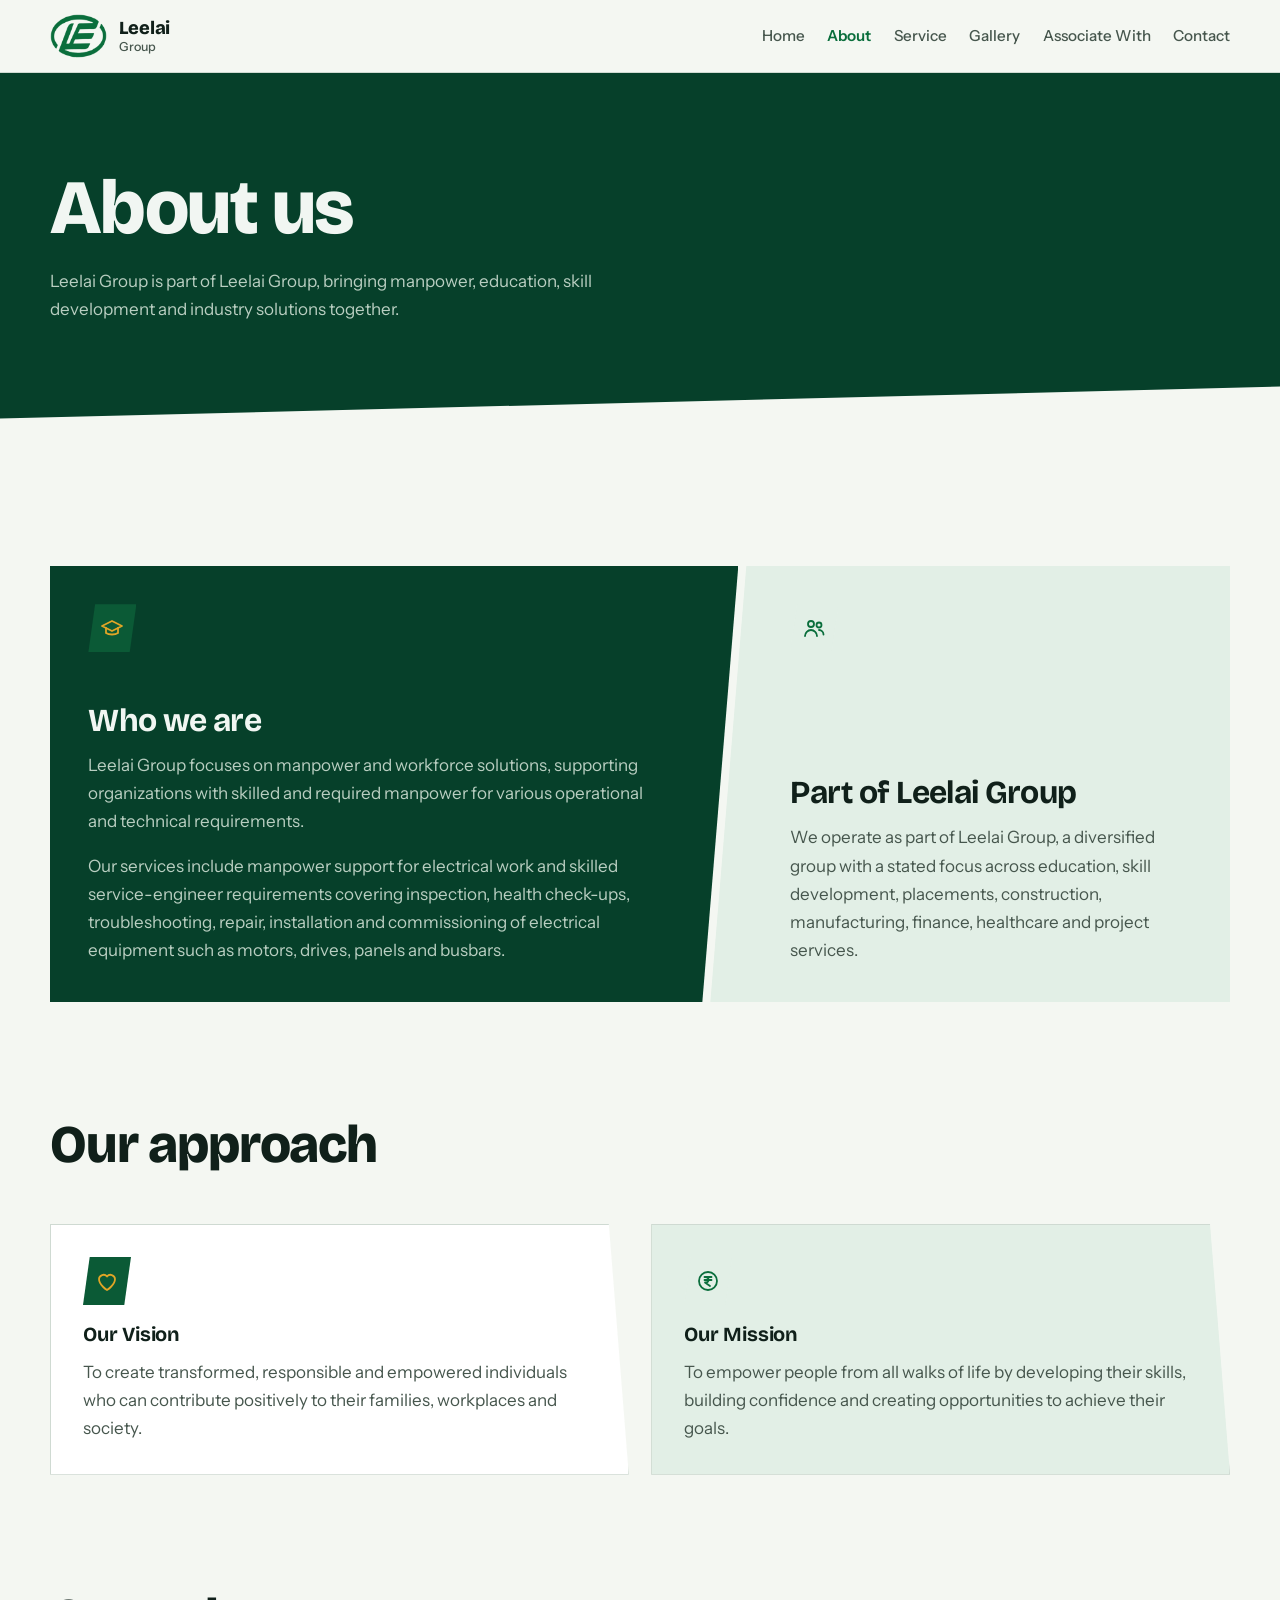
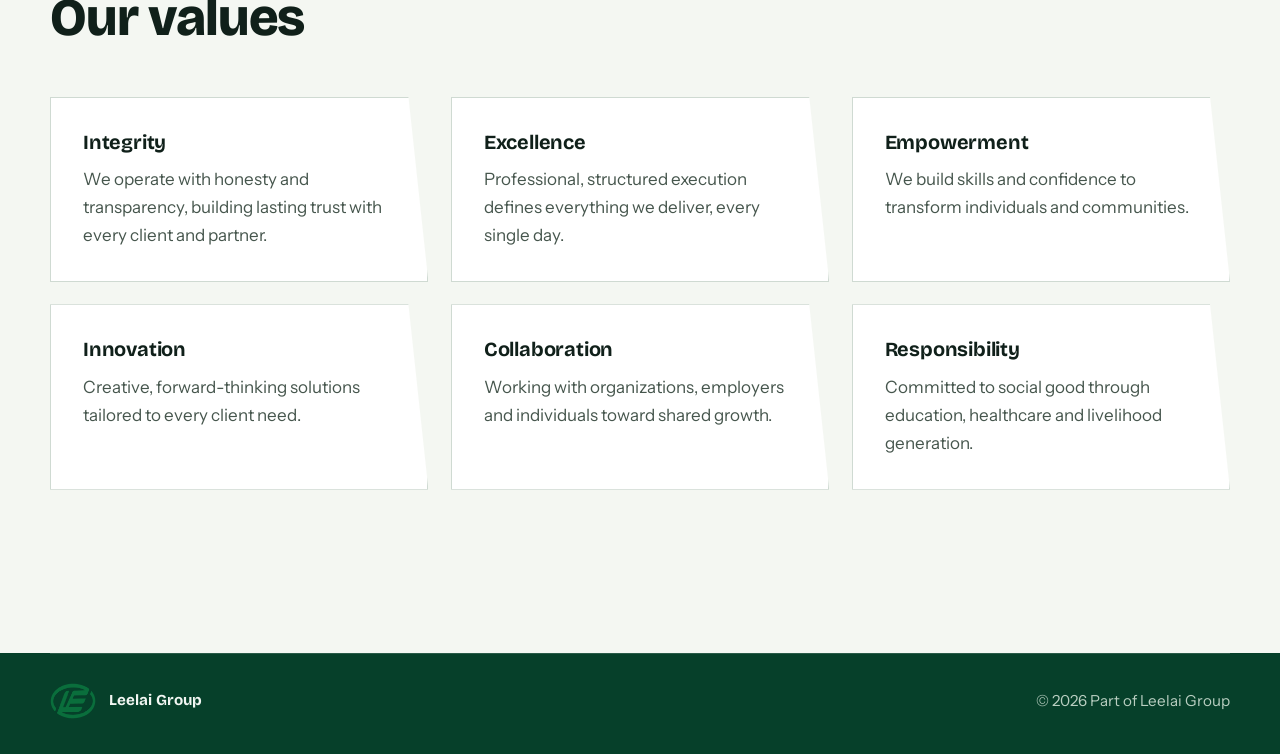
==== about.html @ cf3a0b21 "first commit" ====
﻿<!DOCTYPE html>
<html lang="en">
<head>
<meta charset="utf-8">
<meta name="viewport" content="width=device-width, initial-scale=1">
<title>About | Leelai Group | Leelai Group</title>
<meta name="description" content="About Leelai Group - our story, vision, mission, values and the team behind Leelai, part of Leelai Group.">
<link rel="preconnect" href="https://fonts.googleapis.com">
<link rel="preconnect" href="https://fonts.gstatic.com" crossorigin>
<link href="https://fonts.googleapis.com/css2?family=Bricolage+Grotesque:opsz,wght@12..96,500;12..96,700;12..96,800&family=Instrument+Sans:wght@400;500;600&display=swap" rel="stylesheet">
<link rel="stylesheet" href="css/style.css">
</head>
<body>

<header class="nav">
  <div class="wrap nav-in">
    <a class="brand" href="index.html" aria-label="Leelai Group, home">
      <img src="assets/images/logo-transparent.png" alt="Leelai logo">
      <span class="brand-name">Leelai<small>Group</small></span>
    </a>
    <button class="menu-btn" id="menuBtn" aria-expanded="false" aria-controls="navLinks">Menu</button>
    <nav class="nav-links" id="navLinks" aria-label="Main">
      <a href="index.html">Home</a>
      <a href="about.html" class="active">About</a>
      <a href="service.html">Service</a>
      <a href="gallery.html">Gallery</a>
      <a href="associate.html">Associate With</a>
      <a href="contact.html">Contact</a>
    </nav>
  </div>
</header>

<main>

  <section class="page-banner">
    <div class="wrap">
      <h1 class="h1">About us</h1>
      <p class="lead">Leelai Group is part of Leelai Group, bringing manpower, education, skill development and industry solutions together.</p>
    </div>
  </section>

  <section class="section">
    <div class="wrap">
      <div class="feature-row">
        <article class="feature feature-a">
          <span class="icon icon-band"><svg viewBox="0 0 24 24" aria-hidden="true"><path d="M22 10 12 5 2 10l10 5 10-5z"/><path d="M6 12v5c3 2 9 2 12 0v-5"/></svg></span>
          <div>
            <h2 class="h3">Who we are</h2>
            <p>Leelai Group focuses on manpower and workforce solutions, supporting organizations with skilled and required manpower for various operational and technical requirements.</p>
            <p style="margin-top:1rem;">Our services include manpower support for electrical work and skilled service-engineer requirements covering inspection, health check-ups, troubleshooting, repair, installation and commissioning of electrical equipment such as motors, drives, panels and busbars.</p>
          </div>
        </article>
        <article class="feature feature-b">
          <span class="icon"><svg viewBox="0 0 24 24" aria-hidden="true"><circle cx="9" cy="8" r="3"/><path d="M3 20c0-3.3 2.7-6 6-6s6 2.7 6 6"/><circle cx="17" cy="9" r="2.5"/><path d="M17 14c2.5 0 4.5 2 4.5 4.5"/></svg></span>
          <div>
            <h2 class="h3">Part of Leelai Group</h2>
            <p>We operate as part of Leelai Group, a diversified group with a stated focus across education, skill development, placements, construction, manufacturing, finance, healthcare and project services.</p>
          </div>
        </article>
      </div>
    </div>
  </section>

  <section class="section" style="padding-top:0;">
    <div class="wrap">
      <h2 class="h2">Our approach</h2>
      <div class="grid grid-2">
        <div class="card">
          <span class="icon icon-band"><svg viewBox="0 0 24 24" aria-hidden="true"><path d="M12 21s-8-5-8-11a4.5 4.5 0 0 1 8-2.5A4.5 4.5 0 0 1 20 10c0 6-8 11-8 11z"/></svg></span>
          <h3 class="h3">Our Vision</h3>
          <p>To create transformed, responsible and empowered individuals who can contribute positively to their families, workplaces and society.</p>
        </div>
        <div class="card card-soft">
          <span class="icon"><svg viewBox="0 0 24 24" aria-hidden="true"><circle cx="12" cy="12" r="9"/><path d="M8.5 8h7M8.5 11h7M9.5 8c4 0 4 5.5 0 5.5H9l5 3.5"/></svg></span>
          <h3 class="h3">Our Mission</h3>
          <p>To empower people from all walks of life by developing their skills, building confidence and creating opportunities to achieve their goals.</p>
        </div>
      </div>
    </div>
  </section>

  <section class="section" style="padding-top:0;">
    <div class="wrap">
      <h2 class="h2">Our values</h2>
      <div class="grid grid-3">
        <div class="card"><h3 class="h3">Integrity</h3><p>We operate with honesty and transparency, building lasting trust with every client and partner.</p></div>
        <div class="card"><h3 class="h3">Excellence</h3><p>Professional, structured execution defines everything we deliver, every single day.</p></div>
        <div class="card"><h3 class="h3">Empowerment</h3><p>We build skills and confidence to transform individuals and communities.</p></div>
        <div class="card"><h3 class="h3">Innovation</h3><p>Creative, forward-thinking solutions tailored to every client need.</p></div>
        <div class="card"><h3 class="h3">Collaboration</h3><p>Working with organizations, employers and individuals toward shared growth.</p></div>
        <div class="card"><h3 class="h3">Responsibility</h3><p>Committed to social good through education, healthcare and livelihood generation.</p></div>
      </div>
    </div>
  </section>

</main>

<footer class="footer">
  <div class="wrap">
    <span class="foot-brand"><img src="assets/images/logo-transparent.png" alt="">Leelai Group</span>
    <span>&copy; <span id="year">2026</span> Part of Leelai Group</span>
  </div>
</footer>

<script src="js/main.js"></script>
</body>
</html>
---- css/style.css ----
﻿:root{
  --bg:#F4F7F2;
  --surface:#FFFFFF;
  --tint:#E2EFE6;
  --ink:#10201A;
  --muted:#46564D;
  --line:#CFDAD2;
  --brand:#0A6E3C;
  --band:#06402A;
  --band-2:#0B5A36;
  --on-band:#F1F6F2;
  --on-band-muted:#B9CEC1;
  --ring:#16884F;
  --amber:#E0A526;
  --amber-ink:#10201A;
  --show-color:block;
  --show-white:none;
  --display:"Bricolage Grotesque","Arial Narrow",Arial,sans-serif;
  --text:"Instrument Sans","Segoe UI",Arial,sans-serif;
}
@media (prefers-color-scheme: dark){
  :root:not([data-theme="light"]){
    --bg:#0B1510;
    --surface:#112019;
    --tint:#14281E;
    --ink:#E8F0EA;
    --muted:#A5B7AC;
    --line:#25382D;
    --brand:#45C382;
    --band:#06301F;
    --band-2:#0A4A2C;
    --ring:#1B9B5B;
    --show-color:none;
    --show-white:block;
  }
}
:root[data-theme="dark"]{
  --bg:#0B1510;
  --surface:#112019;
  --tint:#14281E;
  --ink:#E8F0EA;
  --muted:#A5B7AC;
  --line:#25382D;
  --brand:#45C382;
  --band:#06301F;
  --band-2:#0A4A2C;
  --ring:#1B9B5B;
  --show-color:none;
  --show-white:block;
}

*,*::before,*::after{box-sizing:border-box}
html{scroll-behavior:smooth;-webkit-text-size-adjust:100%}
body{margin:0;background:var(--bg);color:var(--ink);font-family:var(--text);font-size:1.0625rem;line-height:1.65;-webkit-font-smoothing:antialiased}
img{max-width:100%;display:block}
a{color:inherit}
ul{list-style:none;margin:0;padding:0}
h1,h2,h3,p{margin:0}
:focus-visible{outline:3px solid var(--amber);outline-offset:3px;border-radius:2px}

.wrap{width:min(1180px,100% - 2.5rem);margin-inline:auto}
.section{padding:clamp(4rem,9vw,7.5rem) 0;scroll-margin-top:72px}

.h1,.h2,.h3{font-family:var(--display);letter-spacing:-0.02em;color:inherit}
.h1{font-size:clamp(2.6rem,6vw,4.9rem);line-height:1.02;font-weight:800}
.h2{font-size:clamp(2rem,4.2vw,3.3rem);line-height:1.05;font-weight:800;margin-bottom:clamp(2rem,4vw,3.25rem)}
.h3{font-size:1.25rem;line-height:1.2;font-weight:700;letter-spacing:-0.01em}

/* Buttons */
.btn{display:inline-block;font-family:var(--text);font-weight:600;font-size:1rem;text-decoration:none;padding:.9rem 1.6rem;border:2px solid transparent;clip-path:polygon(8px 0,100% 0,calc(100% - 8px) 100%,0 100%);transition:background-color .18s,color .18s;cursor:pointer}
.btn-amber{background:var(--amber);color:var(--amber-ink)}
.btn-amber:hover{background:#F0B93C}
.btn-line{background:transparent;color:var(--on-band);border-color:var(--on-band-muted);clip-path:none}
.btn-line:hover{background:rgba(255,255,255,.1)}
.btn-solid{background:var(--brand);color:var(--on-band)}
.btn-solid:hover{background:var(--band-2);color:var(--on-band)}

/* Nav */
.nav{position:sticky;top:0;z-index:20;background:var(--bg);border-bottom:1px solid var(--line)}
.nav-in{display:flex;align-items:center;justify-content:space-between;height:72px;gap:1.5rem}
.brand{display:flex;align-items:center;gap:.8rem;text-decoration:none}
.brand img{height:44px;width:auto}
.brand-name{font-family:var(--display);font-weight:800;font-size:1.15rem;line-height:1.05;letter-spacing:-0.01em}
.brand-name small{display:block;font-family:var(--text);font-weight:500;font-size:.78rem;color:var(--muted);letter-spacing:0;margin-top:2px}
.nav-links{display:flex;align-items:center;gap:1.4rem}
.nav-links a{text-decoration:none;font-weight:500;font-size:.95rem;color:var(--muted)}
.nav-links a:hover{color:var(--brand)}
.nav-links a.active{color:var(--brand);font-weight:600}
.nav-links .btn{color:var(--on-band);background:var(--band);padding:.6rem 1.2rem;font-size:.95rem}
.nav-links .btn:hover{background:var(--band-2);color:var(--on-band)}
.menu-btn{display:none;background:none;border:2px solid var(--line);color:var(--ink);font:inherit;font-weight:600;padding:.45rem .9rem;cursor:pointer}

/* Page banner */
.page-banner{background:var(--band);color:var(--on-band);padding:clamp(3.5rem,8vw,6rem) 0;clip-path:polygon(0 0,100% 0,100% calc(100% - 32px),0 100%);margin-bottom:2rem}
.page-banner .lead{max-width:40rem;margin-top:1.2rem;color:var(--on-band-muted)}

/* Cards / grids */
.grid{display:grid;gap:1.4rem}
.grid-2{grid-template-columns:1fr 1fr}
.grid-3{grid-template-columns:repeat(3,1fr)}
.card{background:var(--surface);border:1px solid var(--line);padding:2rem;clip-path:polygon(0 0,calc(100% - 20px) 0,100% 100%,0 100%);transition:transform .2s,border-color .2s}
.card:hover{transform:translateY(-4px);border-color:var(--brand)}
.card h3{margin-bottom:.7rem}
.card p{color:var(--muted);margin-top:.4rem}
.card-soft{background:var(--tint)}
.num-badge{display:inline-block;font-family:var(--display);font-weight:800;font-size:1rem;color:var(--amber);background:var(--band);padding:.35rem .7rem;clip-path:polygon(8px 0,100% 0,calc(100% - 8px) 100%,0 100%);margin-bottom:1rem}

/* Map */
.map-card{background:var(--surface);border:1px solid var(--line);border-radius:16px;overflow:hidden;box-shadow:0 14px 40px rgba(6,64,42,.08)}
.map-bar{display:flex;flex-wrap:wrap;align-items:center;justify-content:space-between;gap:1rem;padding:1.1rem 1.4rem;border-bottom:1px solid var(--line);background:var(--tint)}
.map-bar .map-title{display:flex;align-items:center;gap:.7rem;font-family:var(--display);font-weight:700;font-size:1.05rem;color:var(--ink)}
.map-bar .map-title svg{width:22px;height:22px;flex:none;fill:none;stroke:var(--brand);stroke-width:2;stroke-linecap:round;stroke-linejoin:round}
.map-bar address{font-style:normal;font-size:.92rem;color:var(--muted)}
.map-frame{position:relative;width:100%;height:clamp(300px,46vw,460px)}
.map-frame iframe{position:absolute;inset:0;width:100%;height:100%;border:0}
.map-cta{padding:1rem 1.4rem;display:flex;flex-wrap:wrap;align-items:center;gap:.9rem}
.map-cta p{color:var(--muted);font-size:.95rem;flex:1;min-width:200px}

/* Icon */
.icon{width:48px;height:48px;display:grid;place-items:center;clip-path:polygon(14% 0,100% 0,86% 100%,0 100%);background:var(--tint);color:var(--brand);flex:none;margin-bottom:1.1rem}
.icon svg{width:24px;height:24px;fill:none;stroke:currentColor;stroke-width:1.8;stroke-linecap:round;stroke-linejoin:round}
.icon-band{background:var(--band-2);color:var(--amber)}

/* Feature (dark/light split) */
.feature-row{display:grid;grid-template-columns:7fr 5fr}
.feature{min-height:280px;padding:2.4rem;display:flex;flex-direction:column;justify-content:space-between;gap:2rem}
.feature .h3{font-size:clamp(1.5rem,2.6vw,2rem);margin-bottom:.7rem;letter-spacing:-0.02em}
.feature-a{background:var(--band);color:var(--on-band);padding-right:4.2rem;clip-path:polygon(0 0,100% 0,calc(100% - 36px) 100%,0 100%)}
.feature-a p{color:var(--on-band-muted)}
.feature-b{background:var(--tint);margin-left:-28px;padding-left:5rem;clip-path:polygon(36px 0,100% 0,100% 100%,0 100%)}
.feature-b p{color:var(--muted)}

/* Form */
.form-grid{display:grid;gap:1.4rem}
.form-row{display:grid;grid-template-columns:1fr 1fr;gap:1.4rem}
.field label{display:flex;align-items:center;gap:.45rem;font-size:.86rem;font-weight:600;letter-spacing:.2px;margin-bottom:.5rem;color:var(--ink)}
.field label svg{width:16px;height:16px;fill:none;stroke:var(--brand);stroke-width:2;stroke-linecap:round;stroke-linejoin:round;flex:none}
.field .req{color:var(--amber);font-weight:700}
.field input,.field textarea,.field select{width:100%;padding:.9rem 1.05rem;border:2px solid var(--line);background:var(--bg);color:var(--ink);font:inherit;font-size:.98rem;border-radius:10px;transition:border-color .18s,box-shadow .18s,background .18s}
.field input::placeholder,.field textarea::placeholder{color:var(--muted);opacity:.7}
.field input:hover,.field textarea:hover,.field select:hover{border-color:#b9c6bc}
.field input:focus,.field textarea:focus,.field select:focus{outline:none;border-color:var(--brand);background:var(--surface);box-shadow:0 0 0 4px rgba(10,110,60,.12)}
.field textarea{resize:vertical;min-height:130px;line-height:1.5}
.form-card{background:var(--surface);border:1px solid var(--line);border-radius:14px;padding:clamp(1.6rem,4vw,2.4rem);box-shadow:0 12px 34px rgba(6,64,42,.06)}
.form-card-head{display:flex;align-items:center;gap:.9rem;margin-bottom:1.4rem;padding-bottom:1.2rem;border-bottom:1px solid var(--line)}
.form-card-head .icon{width:44px;height:44px;margin-bottom:0}
.form-card-head h3{margin:0}
.form-card-head p{color:var(--muted);font-size:.9rem;margin-top:.15rem}
.btn-block{width:100%}
.btn-grad{background:linear-gradient(135deg,var(--brand),var(--band-2));color:var(--on-band)}
.btn-grad:hover{background:linear-gradient(135deg,var(--band-2),var(--brand));color:var(--on-band)}

/* Contact info */
.contact-line{margin-bottom:.9rem}
.contact-line a{border-bottom:1px solid transparent}
.contact-line a:hover{border-color:var(--amber);color:var(--amber)}

/* Gallery */
.gallery{display:grid;grid-template-columns:repeat(3,1fr);gap:1.4rem}
.gallery-item{background:var(--surface);border:1px solid var(--line);overflow:hidden;transition:transform .2s}
.gallery-item:hover{transform:translateY(-4px)}
.gallery-thumb{aspect-ratio:4/3;background:var(--tint);display:grid;place-items:center;color:var(--muted)}
.gallery-item figcaption{padding:1rem;font-size:.9rem;color:var(--muted)}

/* Table */
.table-wrap{overflow-x:auto;background:var(--surface);border:1px solid var(--line)}
table{width:100%;border-collapse:collapse}
thead{background:var(--band);color:var(--on-band)}
th,td{padding:.95rem 1.1rem;text-align:left;border-bottom:1px solid var(--line);font-size:.95rem}
tbody tr:hover{background:var(--tint)}
td a{color:var(--brand);font-weight:600}

/* Footer */
.footer{background:var(--band);color:var(--on-band-muted);padding:0 0 2.2rem;font-size:.95rem;margin-top:3rem}
.footer .wrap{display:flex;flex-wrap:wrap;align-items:center;justify-content:space-between;gap:1rem;border-top:1px solid rgba(255,255,255,.14);padding-top:1.8rem}
.footer .foot-brand{display:flex;align-items:center;gap:.8rem;color:var(--on-band);font-family:var(--display);font-weight:700}
.footer .foot-brand img{height:36px;width:auto;display:block}

@media (max-width:980px){
  .grid-3,.why-grid{grid-template-columns:1fr 1fr}
  .gallery{grid-template-columns:1fr 1fr}
  .feature-row{grid-template-columns:1fr}
}
@media (max-width:820px){
  .menu-btn{display:block}
  .nav-links{display:none;position:absolute;top:72px;left:0;right:0;background:var(--bg);border-bottom:1px solid var(--line);flex-direction:column;align-items:flex-start;padding:1.2rem 1.25rem 1.5rem;gap:1.1rem}
  .nav-links.open{display:flex}
  .feature{min-height:0}
  .feature-a,.feature-b{clip-path:none;margin-left:0;padding:2rem}
  .brand-name small{display:none}
  .grid-2,.grid-3,.gallery{grid-template-columns:1fr}
  .form-row{grid-template-columns:1fr}
}
@media (max-width:640px){
  .page-banner{clip-path:polygon(0 0,100% 0,100% calc(100% - 22px),0 100%)}
}
@media (prefers-reduced-motion:reduce){
  html{scroll-behavior:auto}
  *{transition:none !important}
}
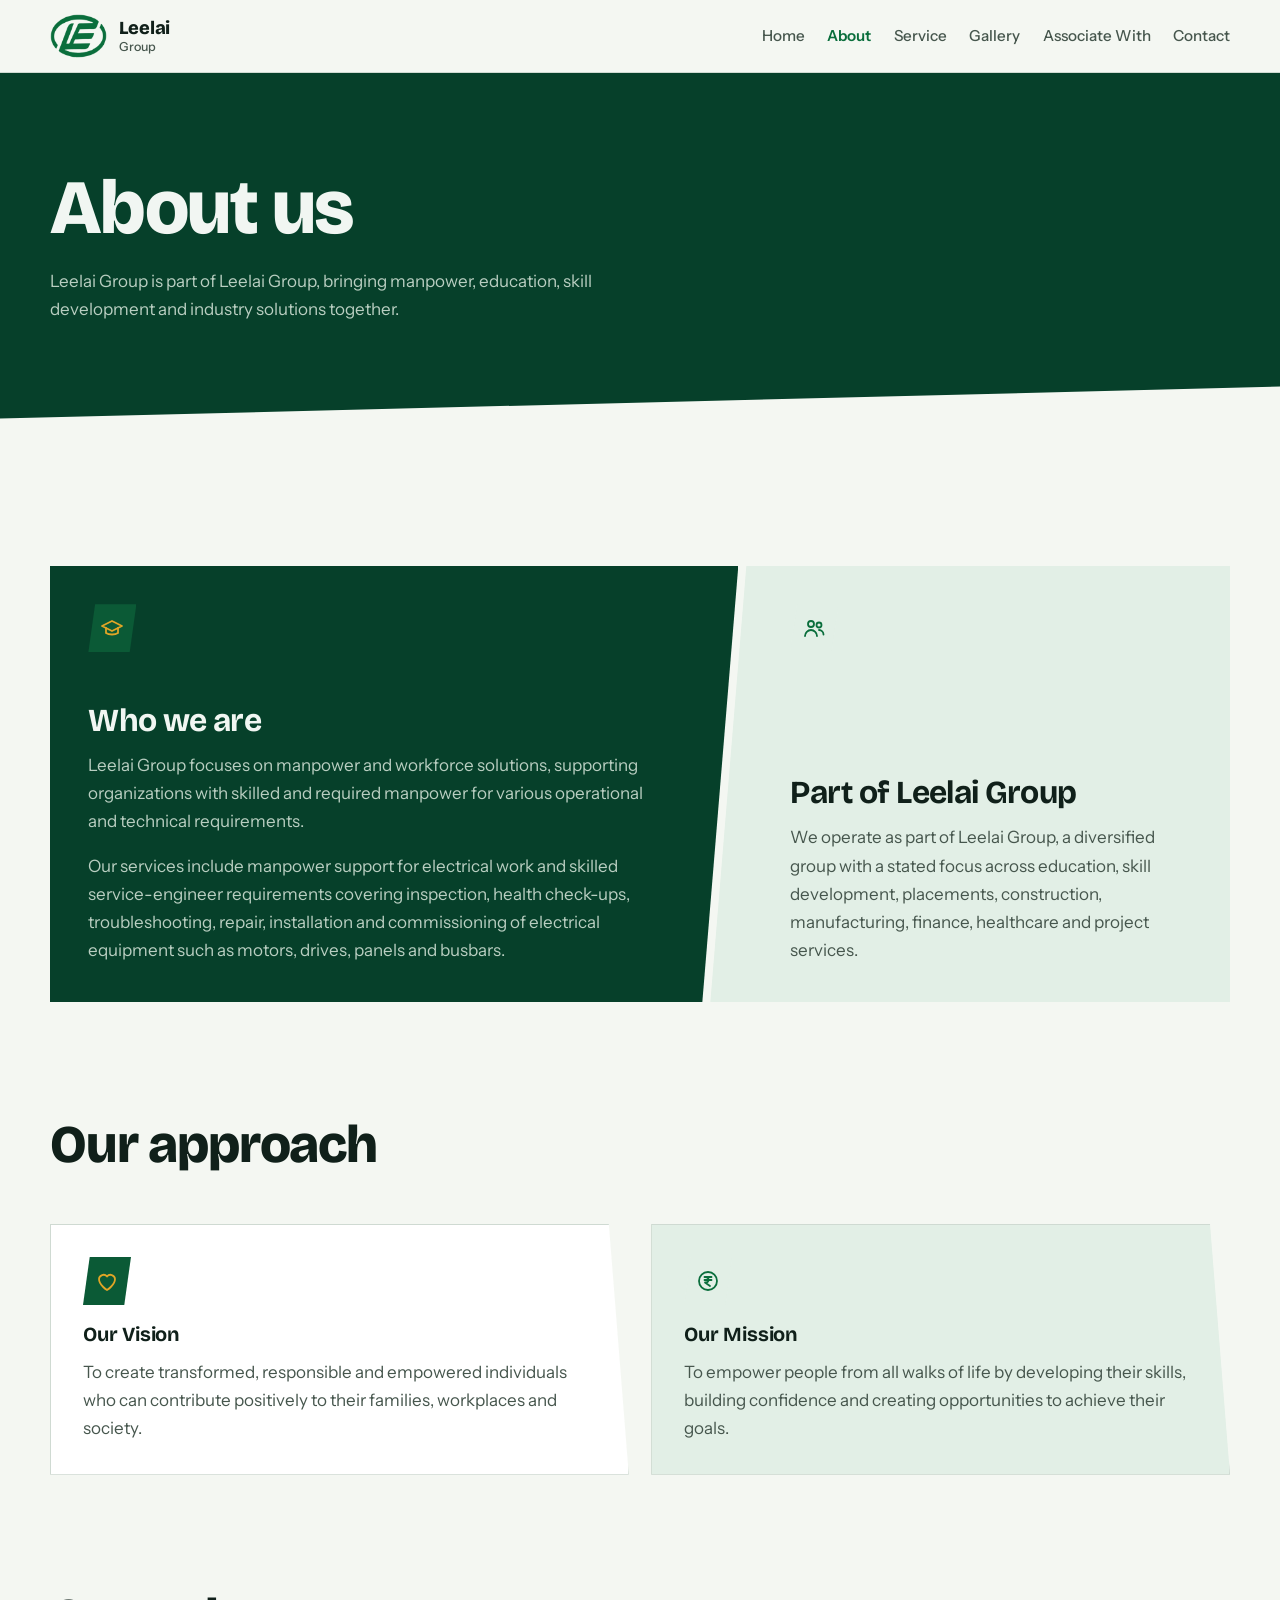
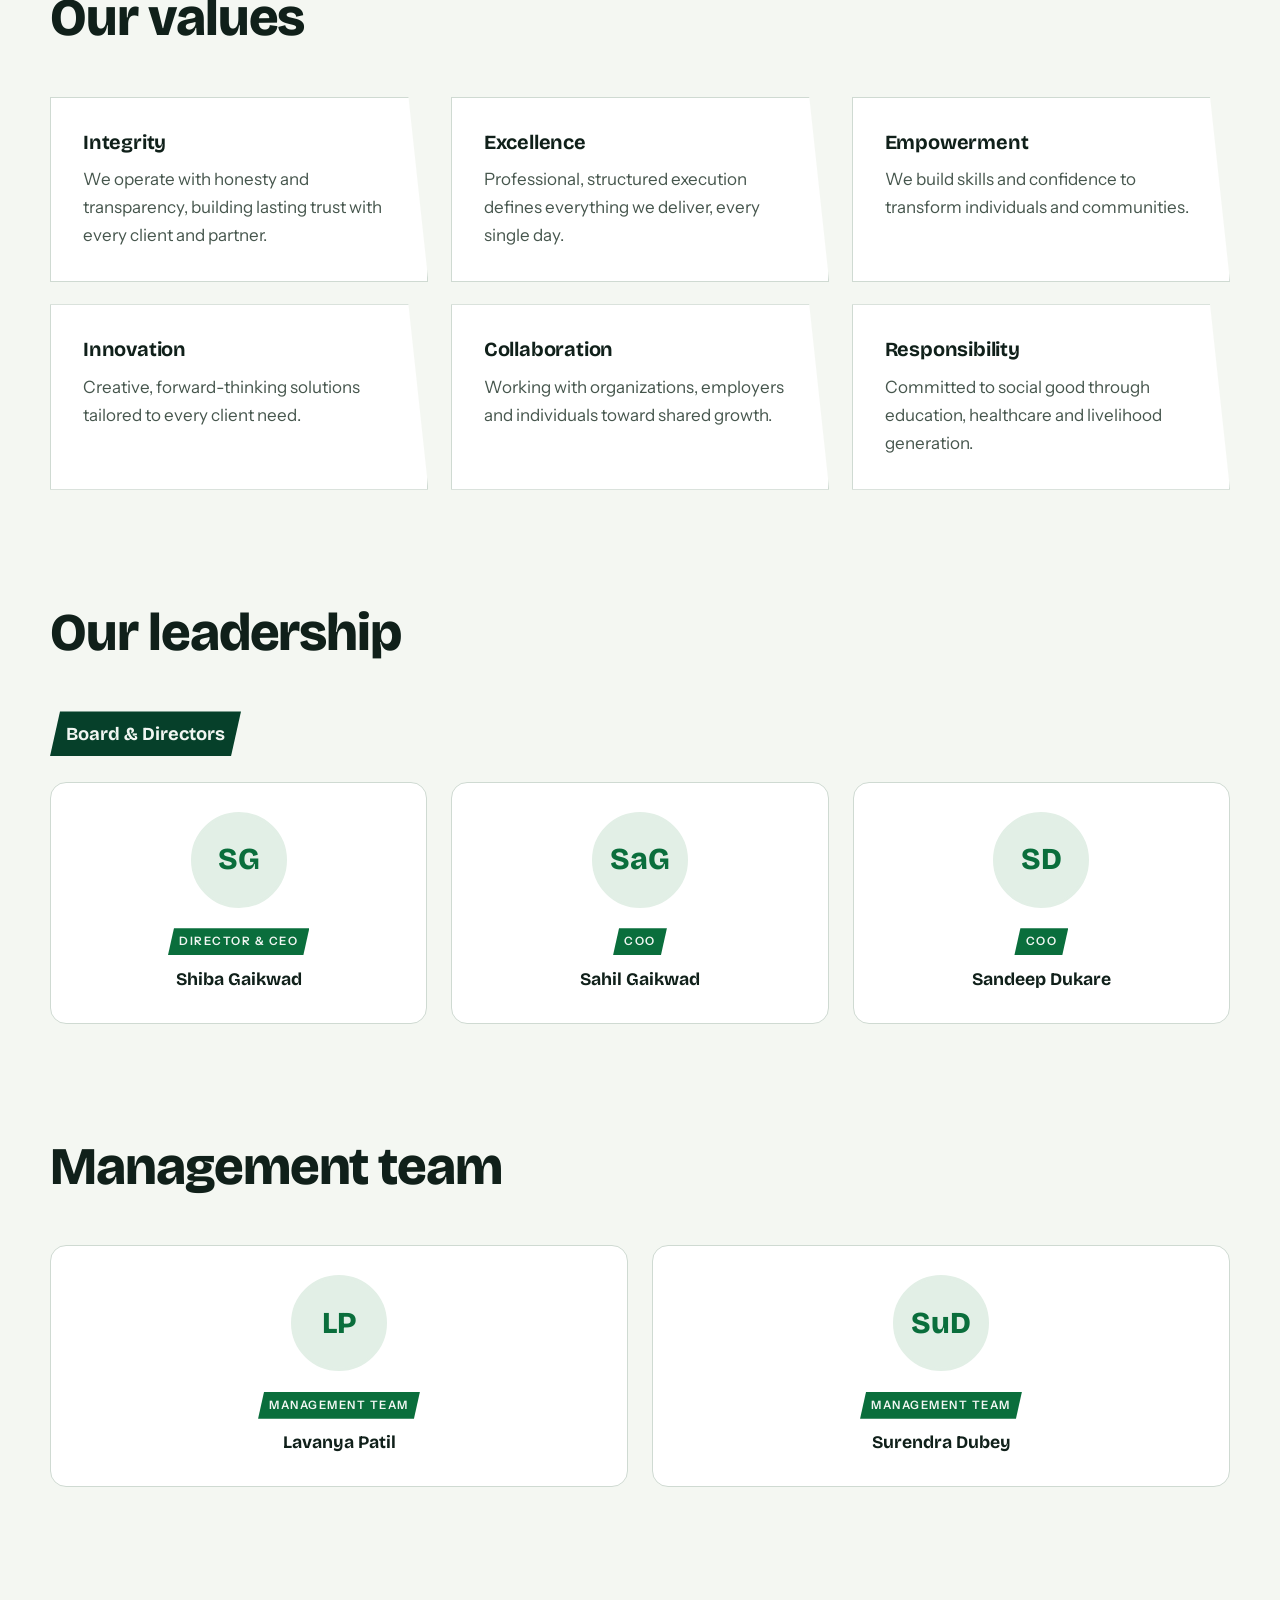
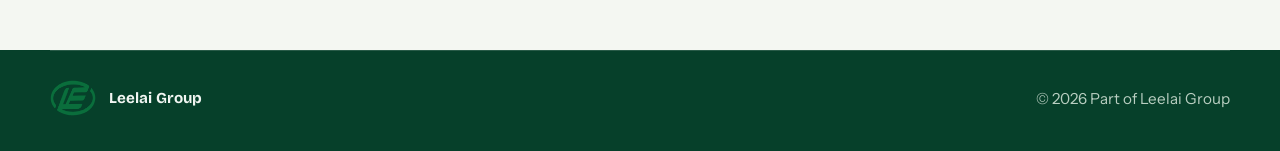
==== commit 5426ae91: "Add leadership & management team to About page" ====
--- a/about.html
+++ b/about.html
@@ -93,6 +93,54 @@
     </div>
   </section>
 
+  <!-- Leadership -->
+  <section class="section" style="padding-top:0;">
+    <div class="wrap">
+      <h2 class="h2">Our leadership</h2>
+      <div class="team-group">
+        <h3>Board &amp; Directors</h3>
+        <div class="team-grid">
+          <div class="team-card">
+            <div class="team-avatar">SG</div>
+            <span class="team-role">Director &amp; CEO</span>
+            <p class="team-name">Shiba Gaikwad</p>
+          </div>
+          <div class="team-card">
+            <div class="team-avatar">SaG</div>
+            <span class="team-role">COO</span>
+            <p class="team-name">Sahil Gaikwad</p>
+          </div>
+          <div class="team-card">
+            <div class="team-avatar">SD</div>
+            <span class="team-role">COO</span>
+            <p class="team-name">Sandeep Dukare</p>
+          </div>
+        </div>
+      </div>
+    </div>
+  </section>
+
+  <!-- Management Team -->
+  <section class="section" style="padding-top:0;">
+    <div class="wrap">
+      <h2 class="h2">Management team</h2>
+      <div class="team-group">
+        <div class="team-grid management">
+          <div class="team-card">
+            <div class="team-avatar">LP</div>
+            <span class="team-role">Management Team</span>
+            <p class="team-name">Lavanya Patil</p>
+          </div>
+          <div class="team-card">
+            <div class="team-avatar">SuD</div>
+            <span class="team-role">Management Team</span>
+            <p class="team-name">Surendra Dubey</p>
+          </div>
+        </div>
+      </div>
+    </div>
+  </section>
+
 </main>
 
 <footer class="footer">
--- a/css/style.css
+++ b/css/style.css
@@ -116,6 +116,18 @@
 .map-cta{padding:1rem 1.4rem;display:flex;flex-wrap:wrap;align-items:center;gap:.9rem}
 .map-cta p{color:var(--muted);font-size:.95rem;flex:1;min-width:200px}
 
+/* Team */
+.team-group h3{display:inline-block;font-family:var(--display);font-size:1.15rem;color:var(--on-band);background:var(--band);padding:.45rem 1rem;clip-path:polygon(10px 0,100% 0,calc(100% - 10px) 100%,0 100%);margin-bottom:1.6rem}
+.team-grid{display:grid;grid-template-columns:repeat(3,1fr);gap:1.5rem}
+.team-grid.management{grid-template-columns:repeat(2,1fr)}
+.team-card{background:var(--surface);border:1px solid var(--line);border-radius:16px;padding:1.8rem;text-align:center;transition:transform .2s,box-shadow .2s}
+.team-card:hover{transform:translateY(-5px);box-shadow:0 16px 40px rgba(6,64,42,.10)}
+.team-avatar{width:96px;height:96px;border-radius:50%;margin:0 auto 1.1rem;overflow:hidden;border:3px solid var(--tint);display:grid;place-items:center;background:var(--tint);color:var(--brand);font-family:var(--display);font-weight:800;font-size:1.9rem}
+.team-avatar img{width:100%;height:100%;object-fit:cover}
+.team-card .team-role{display:inline-block;font-size:.72rem;font-weight:600;text-transform:uppercase;letter-spacing:1.5px;color:var(--on-band);background:var(--brand);padding:.25rem .7rem;clip-path:polygon(6px 0,100% 0,calc(100% - 6px) 100%,0 100%);margin-bottom:.6rem}
+.team-card h4{font-family:var(--display);font-size:1.15rem;margin-bottom:.15rem}
+.team-card .team-name{font-family:var(--display);font-weight:700;font-size:1.1rem;color:var(--ink)}
+
 /* Icon */
 .icon{width:48px;height:48px;display:grid;place-items:center;clip-path:polygon(14% 0,100% 0,86% 100%,0 100%);background:var(--tint);color:var(--brand);flex:none;margin-bottom:1.1rem}
 .icon svg{width:24px;height:24px;fill:none;stroke:currentColor;stroke-width:1.8;stroke-linecap:round;stroke-linejoin:round}
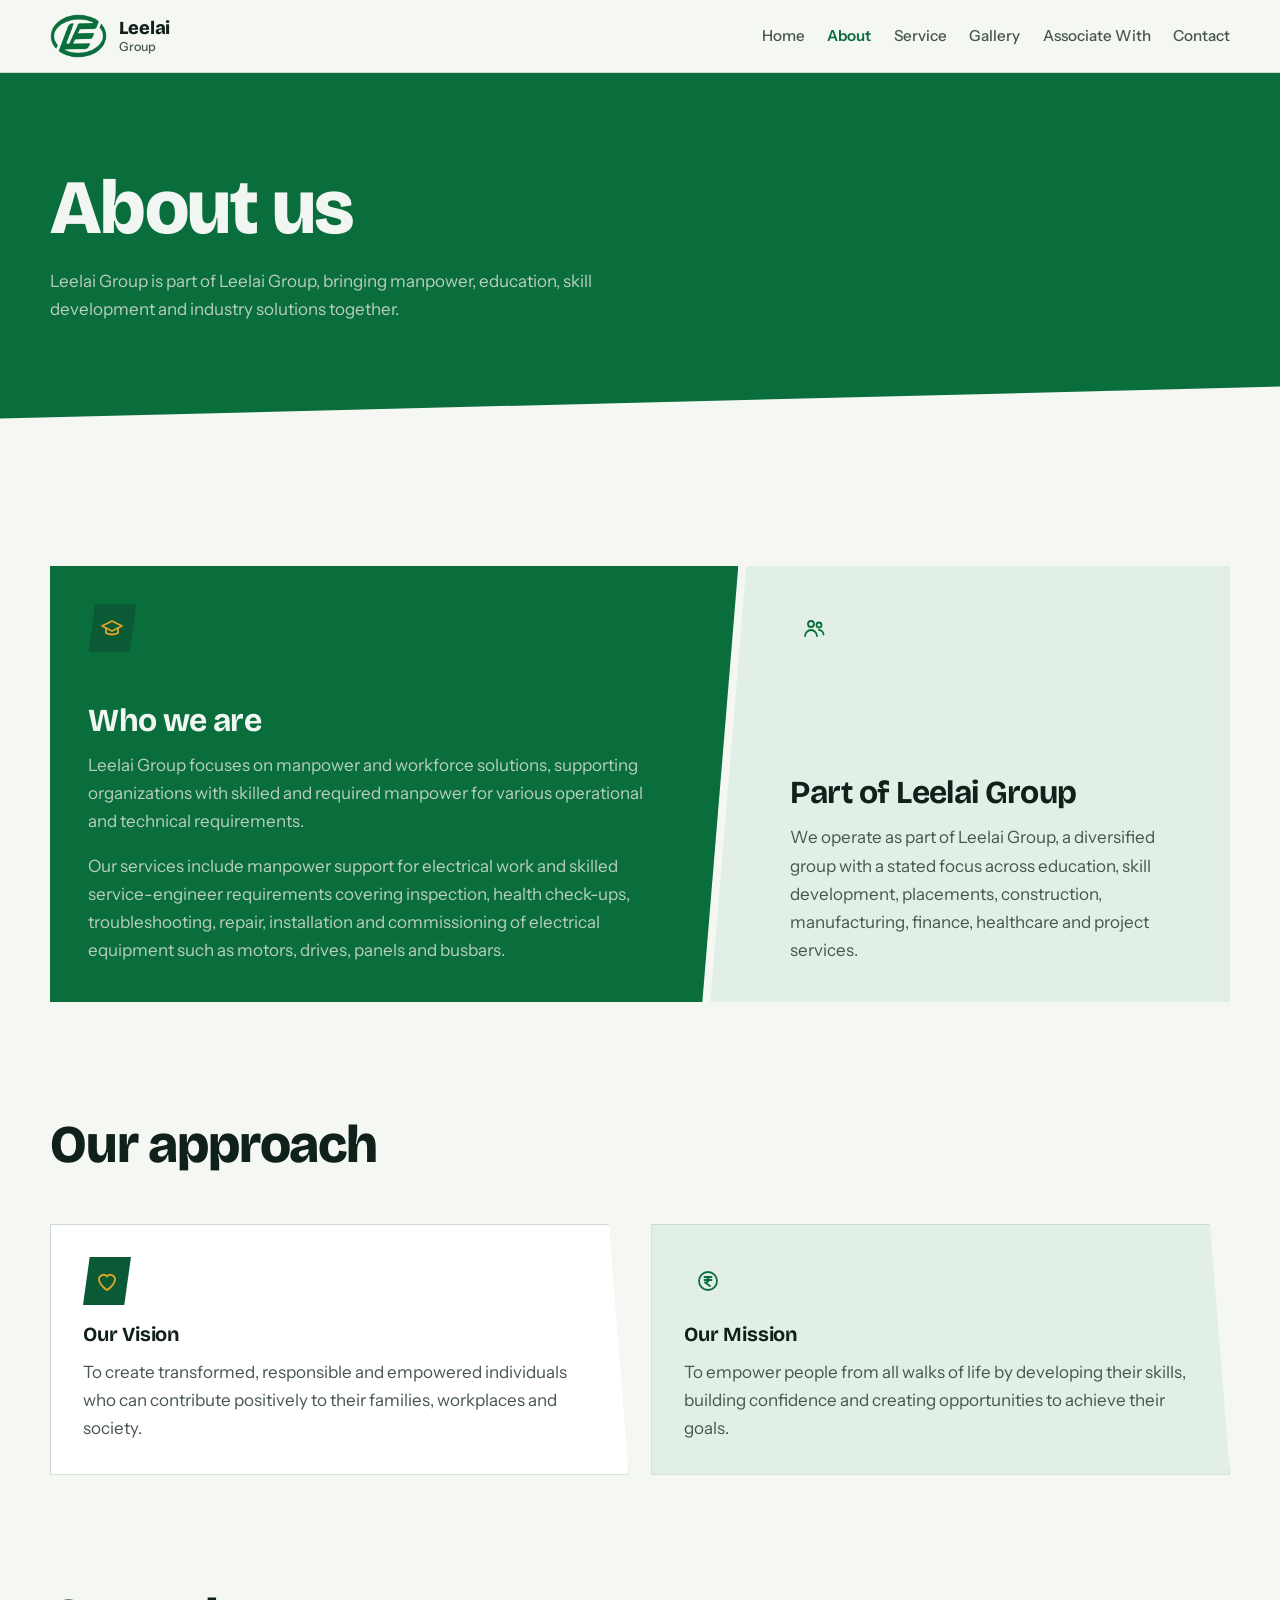
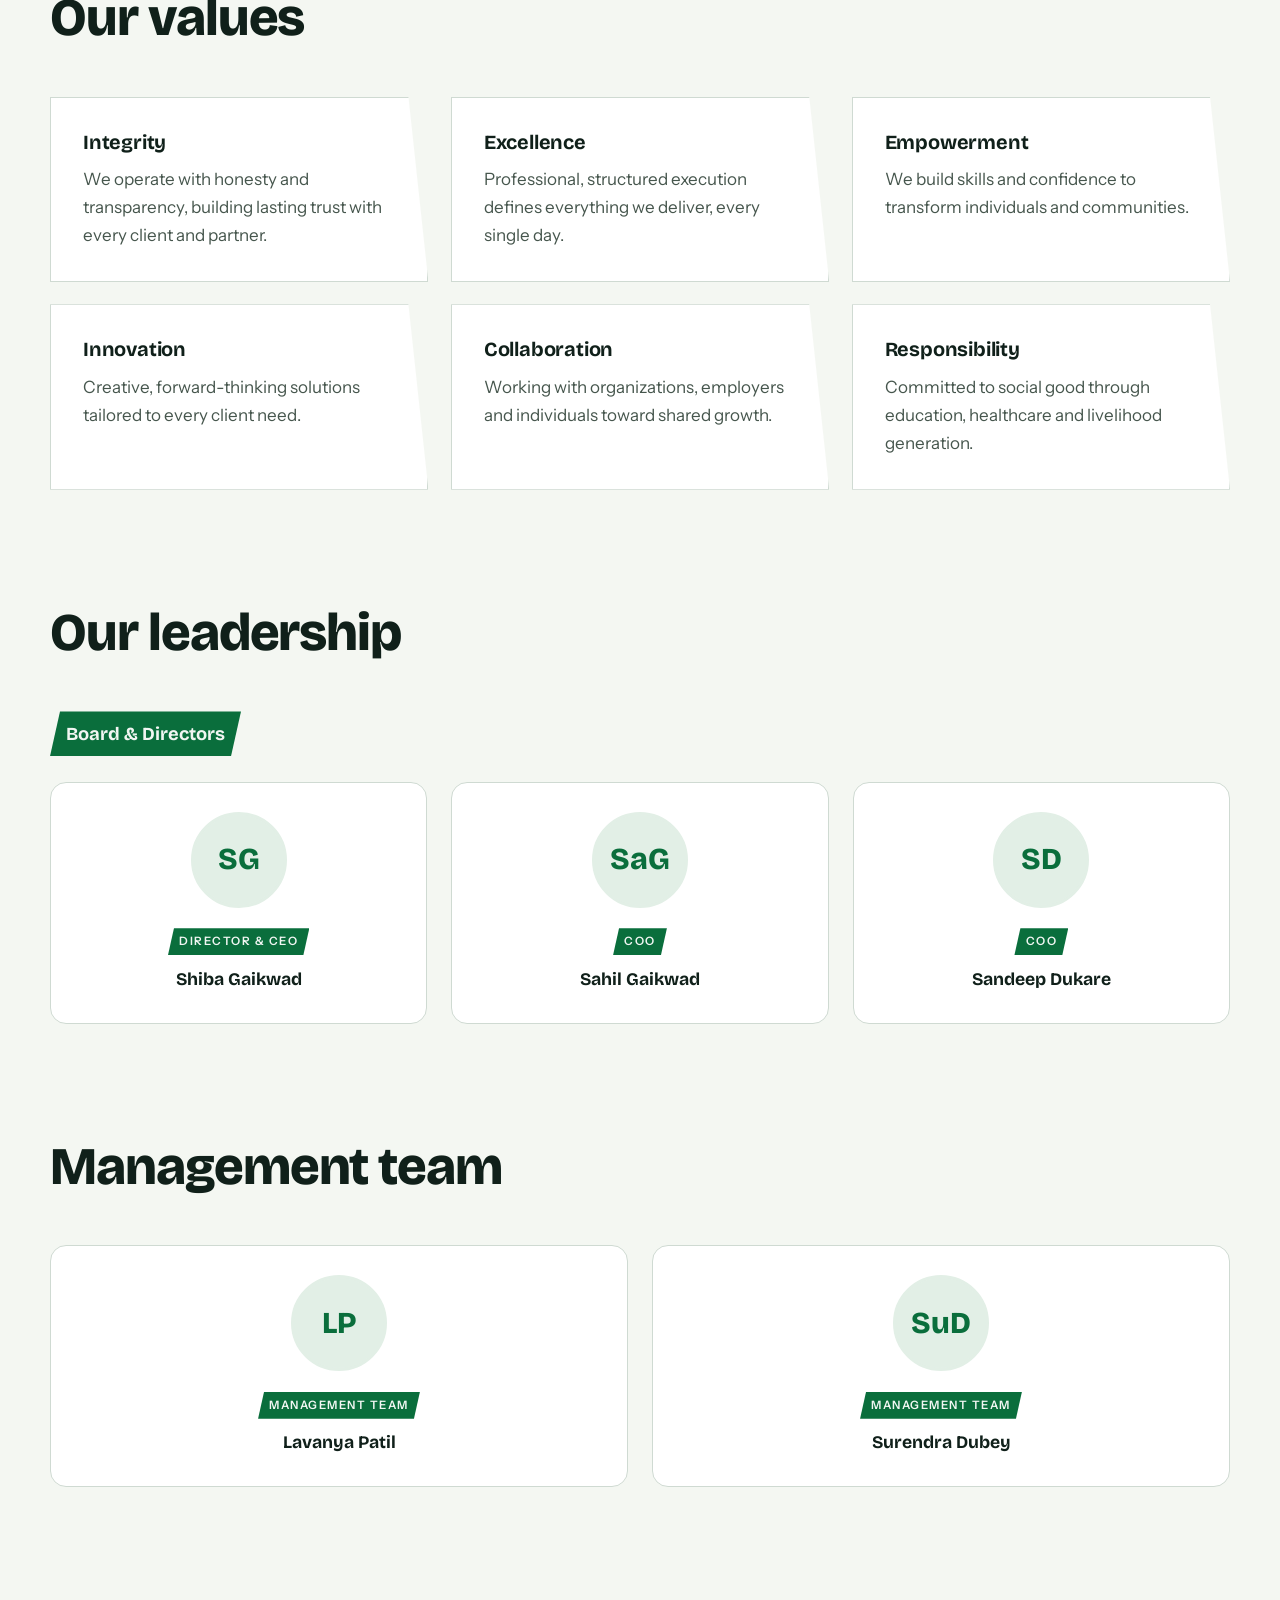
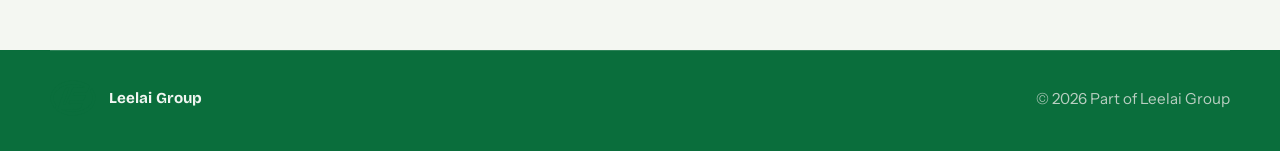
==== commit b9fbbca8: "Add SEO meta tags, Open Graph, Twitter cards and structured data to all pages" ====
--- a/about.html
+++ b/about.html
@@ -3,8 +3,25 @@
 <head>
 <meta charset="utf-8">
 <meta name="viewport" content="width=device-width, initial-scale=1">
-<title>About | Leelai Group | Leelai Group</title>
-<meta name="description" content="About Leelai Group - our story, vision, mission, values and the team behind Leelai, part of Leelai Group.">
+<title>About Us | Leelai Group</title>
+<meta name="description" content="About Leelai Group - our story, vision, mission, values and leadership team across manpower, education, skill development and industry solutions.">
+<meta name="keywords" content="Leelai Group about, manpower company, placement agency, skill development, leadership team, Vidyai Group">
+<meta name="robots" content="index, follow">
+<meta name="author" content="Leelai Group">
+<link rel="canonical" href="https://leelaigroup.com/about.html">
+<!-- Open Graph -->
+<meta property="og:type" content="website">
+<meta property="og:site_name" content="Leelai Group">
+<meta property="og:title" content="About Us | Leelai Group">
+<meta property="og:description" content="About Leelai Group - our story, vision, mission, values and leadership team.">
+<meta property="og:url" content="https://leelaigroup.com/about.html">
+<meta property="og:image" content="https://leelaigroup.com/assets/images/logo-transparent.png">
+<meta property="og:locale" content="en_US">
+<!-- Twitter -->
+<meta name="twitter:card" content="summary_large_image">
+<meta name="twitter:title" content="About Us | Leelai Group">
+<meta name="twitter:description" content="Our story, vision, mission, values and leadership team.">
+<meta name="twitter:image" content="https://leelaigroup.com/assets/images/logo-transparent.png">
 <link rel="preconnect" href="https://fonts.googleapis.com">
 <link rel="preconnect" href="https://fonts.gstatic.com" crossorigin>
 <link href="https://fonts.googleapis.com/css2?family=Bricolage+Grotesque:opsz,wght@12..96,500;12..96,700;12..96,800&family=Instrument+Sans:wght@400;500;600&display=swap" rel="stylesheet">
--- a/css/style.css
+++ b/css/style.css
@@ -6,7 +6,7 @@
   --muted:#46564D;
   --line:#CFDAD2;
   --brand:#0A6E3C;
-  --band:#06402A;
+  --band:#0A6E3C;
   --band-2:#0B5A36;
   --on-band:#F1F6F2;
   --on-band-muted:#B9CEC1;
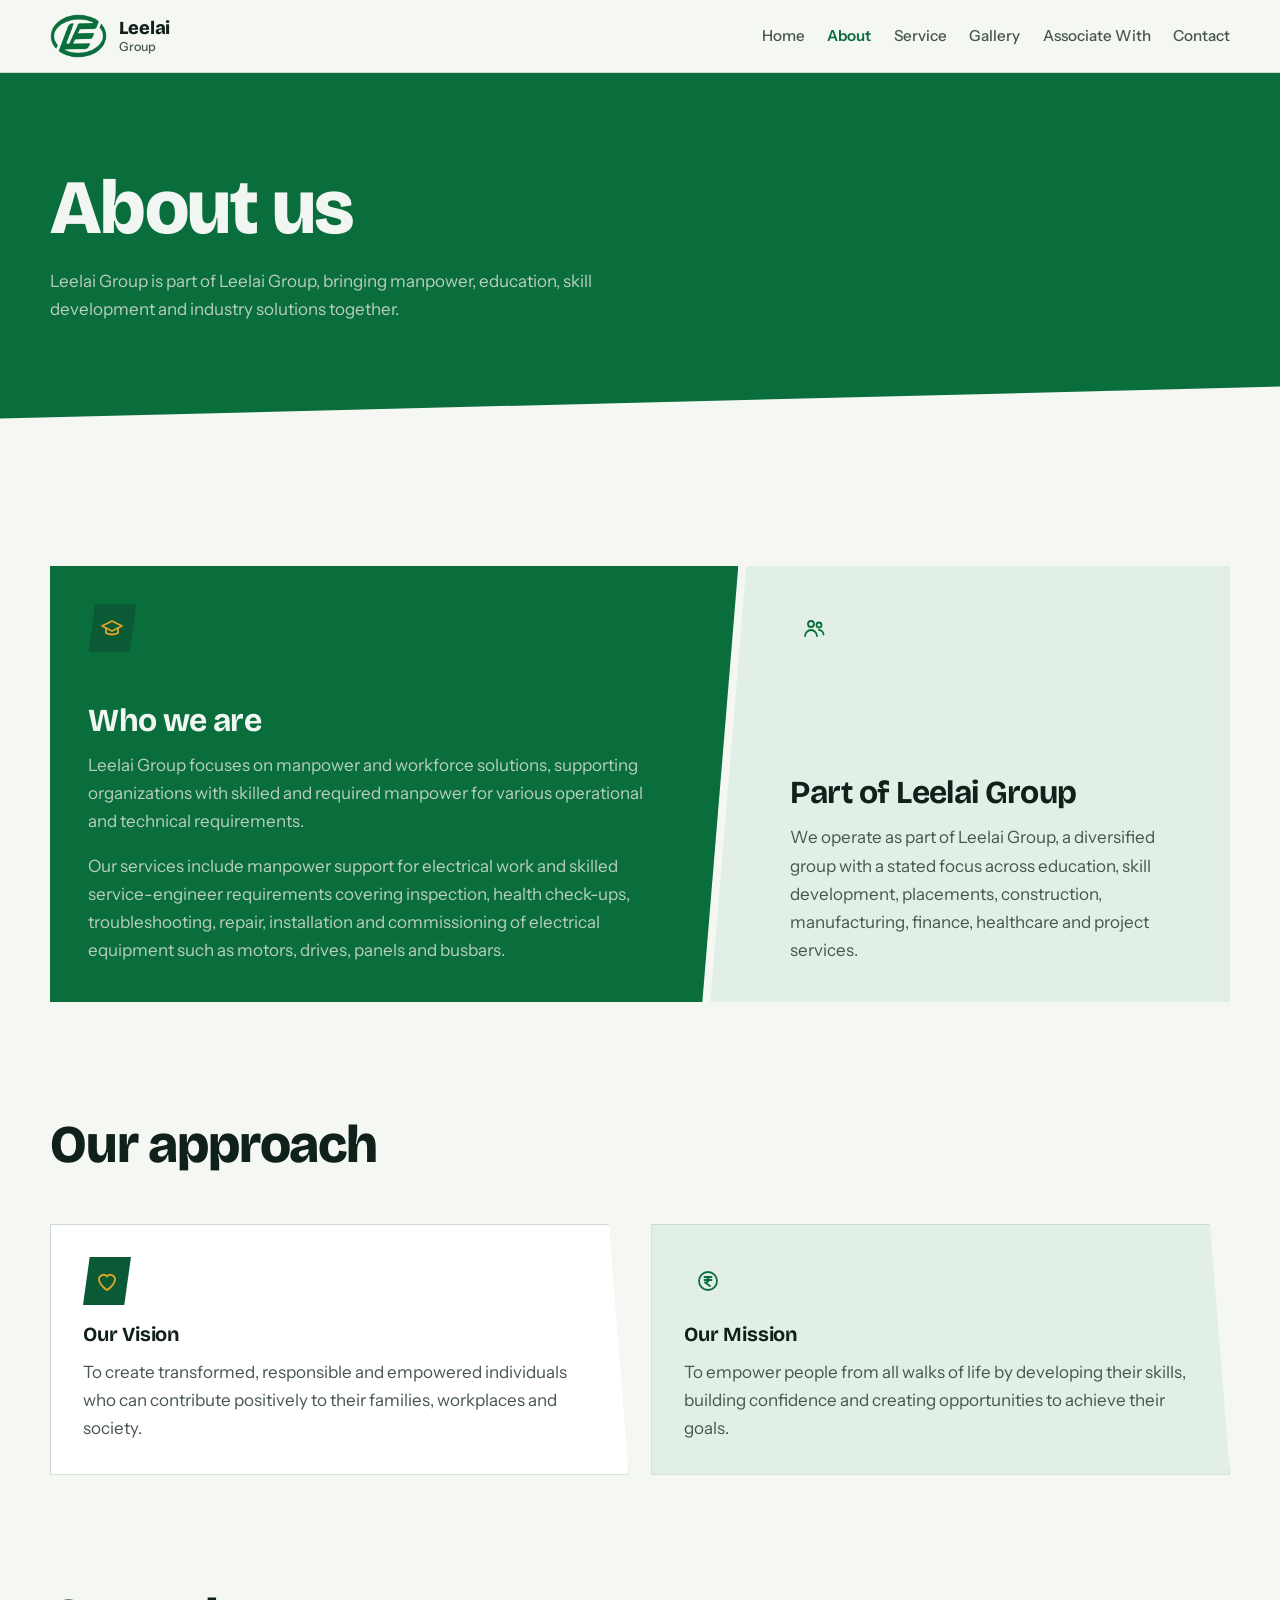
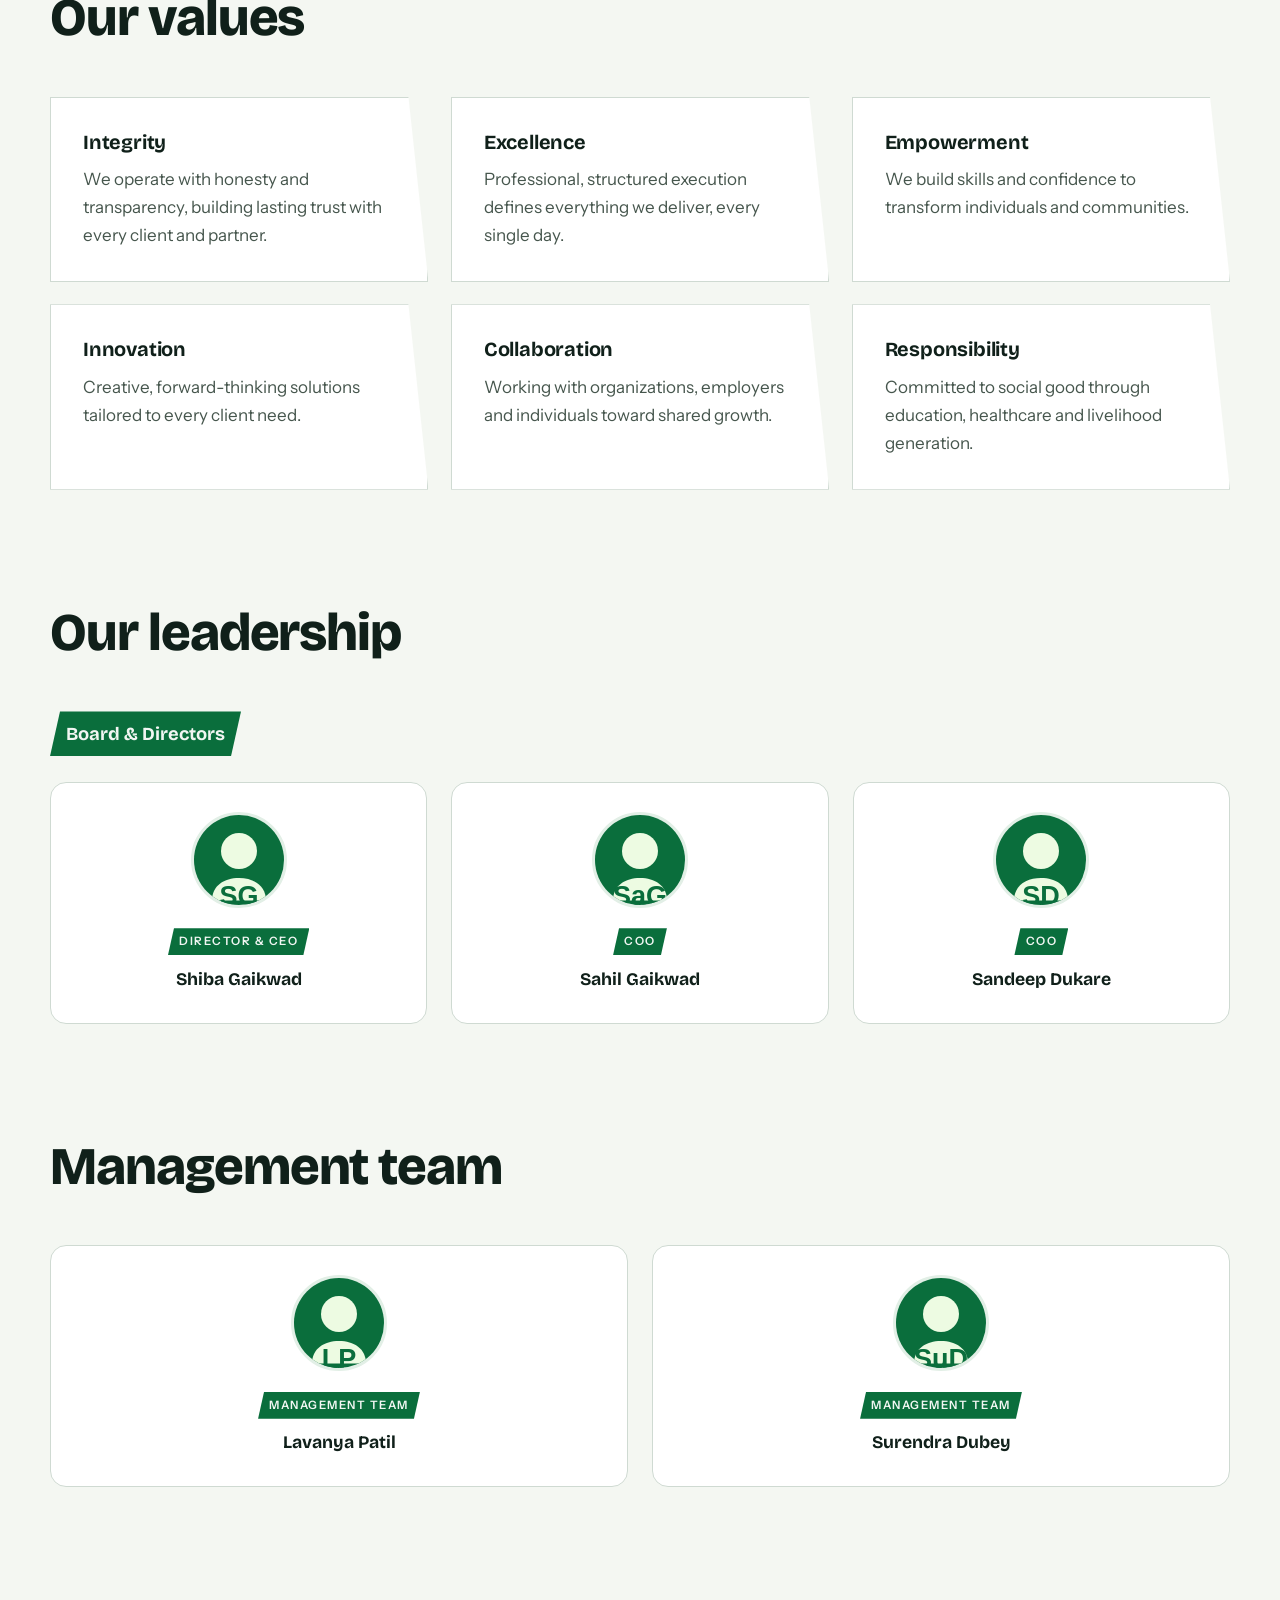
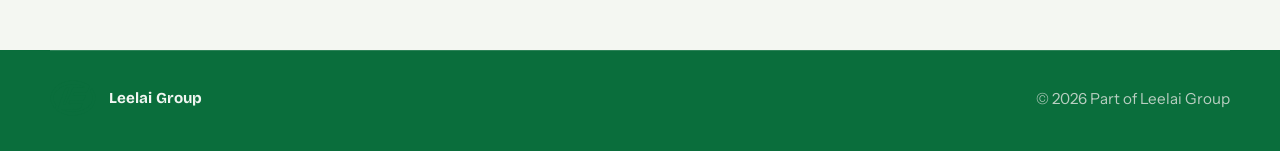
==== commit 4d7e7c2d: "Fix About page responsiveness and add team images" ====
--- a/about.html
+++ b/about.html
@@ -118,17 +118,17 @@
         <h3>Board &amp; Directors</h3>
         <div class="team-grid">
           <div class="team-card">
-            <div class="team-avatar">SG</div>
+            <div class="team-avatar"><img src="assets/images/team/shiba-gaikwad.svg" alt="Shiba Gaikwad" onerror="this.parentNode.innerHTML='SG';"></div>
             <span class="team-role">Director &amp; CEO</span>
             <p class="team-name">Shiba Gaikwad</p>
           </div>
           <div class="team-card">
-            <div class="team-avatar">SaG</div>
+            <div class="team-avatar"><img src="assets/images/team/sahil-gaikwad.svg" alt="Sahil Gaikwad" onerror="this.parentNode.innerHTML='SaG';"></div>
             <span class="team-role">COO</span>
             <p class="team-name">Sahil Gaikwad</p>
           </div>
           <div class="team-card">
-            <div class="team-avatar">SD</div>
+            <div class="team-avatar"><img src="assets/images/team/sandeep-dukare.svg" alt="Sandeep Dukare" onerror="this.parentNode.innerHTML='SD';"></div>
             <span class="team-role">COO</span>
             <p class="team-name">Sandeep Dukare</p>
           </div>
@@ -144,12 +144,12 @@
       <div class="team-group">
         <div class="team-grid management">
           <div class="team-card">
-            <div class="team-avatar">LP</div>
+            <div class="team-avatar"><img src="assets/images/team/lavanya-patil.svg" alt="Lavanya Patil" onerror="this.parentNode.innerHTML='LP';"></div>
             <span class="team-role">Management Team</span>
             <p class="team-name">Lavanya Patil</p>
           </div>
           <div class="team-card">
-            <div class="team-avatar">SuD</div>
+            <div class="team-avatar"><img src="assets/images/team/surendra-dubey.svg" alt="Surendra Dubey" onerror="this.parentNode.innerHTML='SuD';"></div>
             <span class="team-role">Management Team</span>
             <p class="team-name">Surendra Dubey</p>
           </div>
--- a/css/style.css
+++ b/css/style.css
@@ -189,9 +189,14 @@
 .footer .foot-brand img{height:36px;width:auto;display:block}
 
 @media (max-width:980px){
+  .nav-links{gap:.6rem}
+  .nav-links a{font-size:.88rem;padding:.35rem .4rem}
+  .nav-in{gap:1rem}
   .grid-3,.why-grid{grid-template-columns:1fr 1fr}
+  .team-grid{grid-template-columns:repeat(2,1fr)}
   .gallery{grid-template-columns:1fr 1fr}
   .feature-row{grid-template-columns:1fr}
+  .form-row{grid-template-columns:1fr}
 }
 @media (max-width:820px){
   .menu-btn{display:block}
@@ -200,11 +205,12 @@
   .feature{min-height:0}
   .feature-a,.feature-b{clip-path:none;margin-left:0;padding:2rem}
   .brand-name small{display:none}
-  .grid-2,.grid-3,.gallery{grid-template-columns:1fr}
-  .form-row{grid-template-columns:1fr}
 }
 @media (max-width:640px){
+  .wrap{width:min(1180px,100% - 1.5rem)}
+  .grid-2,.grid-3,.team-grid,.team-grid.management,.gallery{grid-template-columns:1fr}
   .page-banner{clip-path:polygon(0 0,100% 0,100% calc(100% - 22px),0 100%)}
+  .footer .wrap{flex-direction:column;text-align:center;gap:.8rem}
 }
 @media (prefers-reduced-motion:reduce){
   html{scroll-behavior:auto}
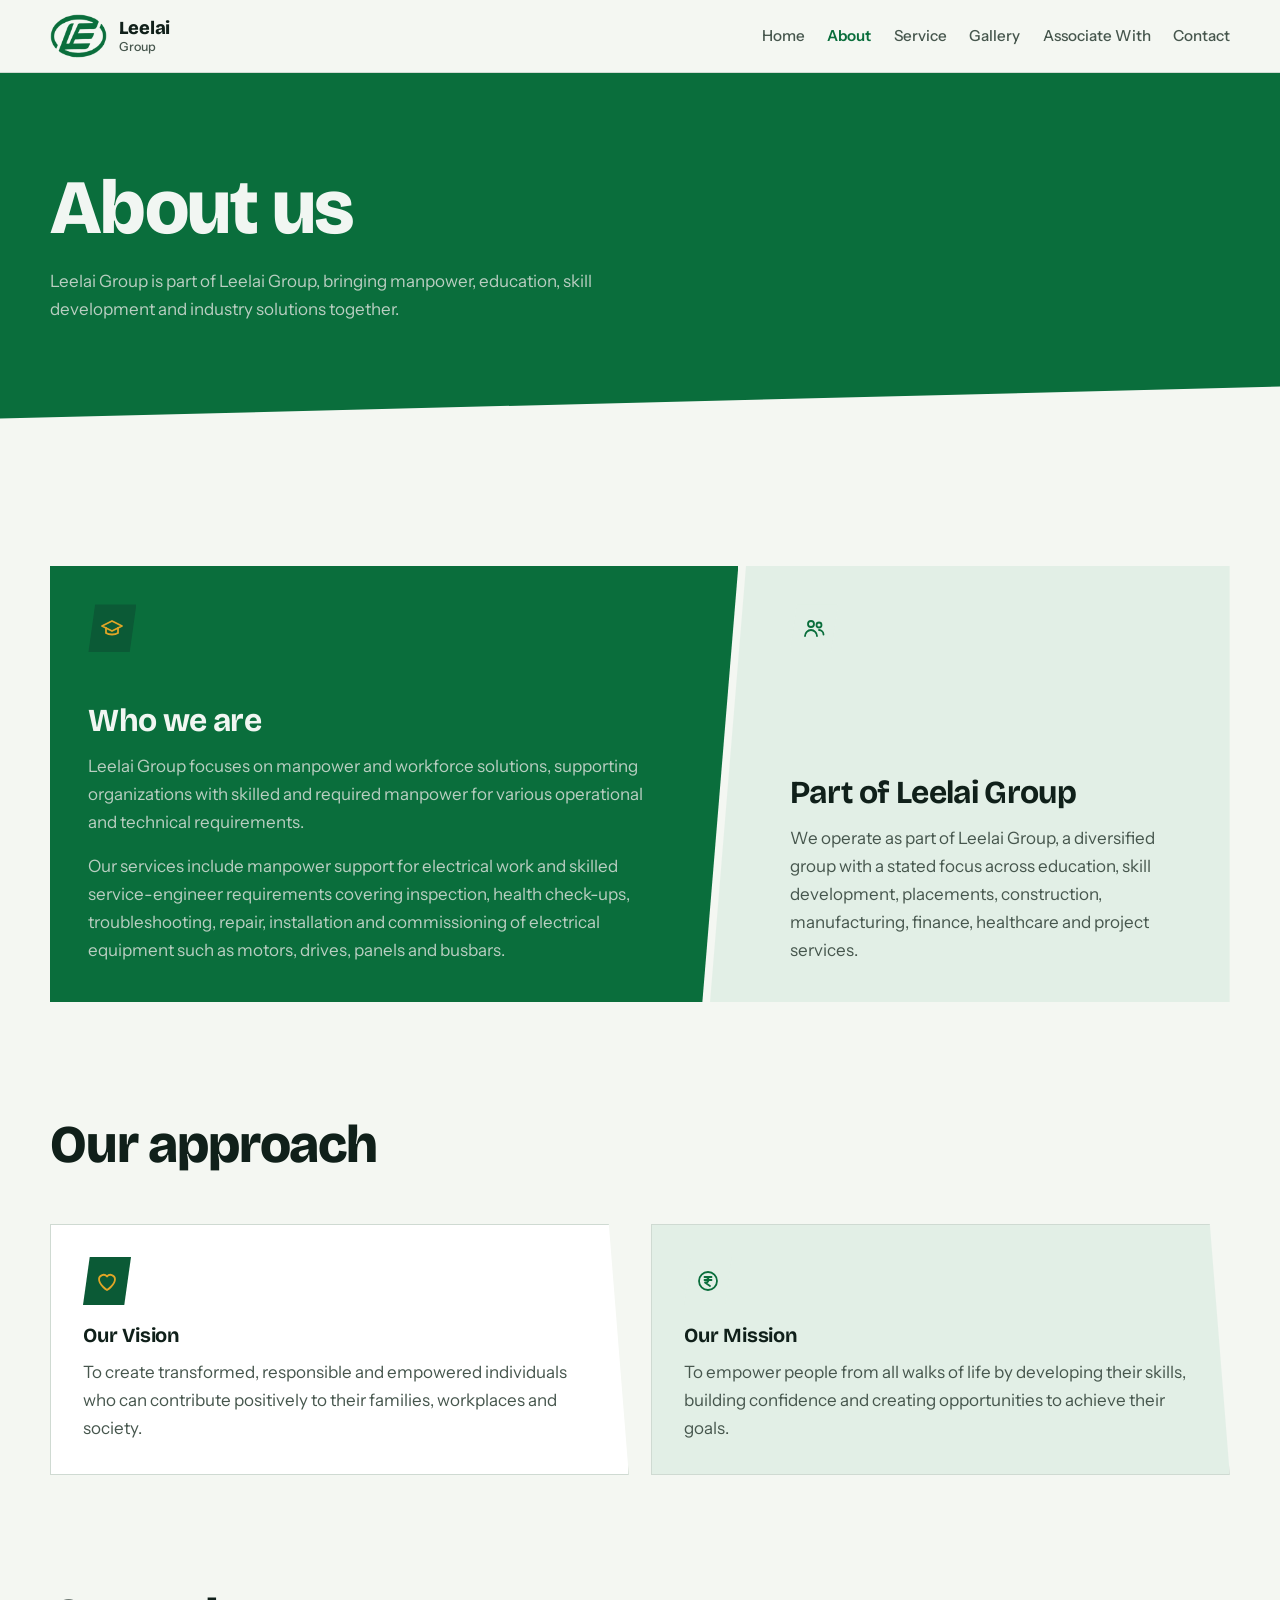
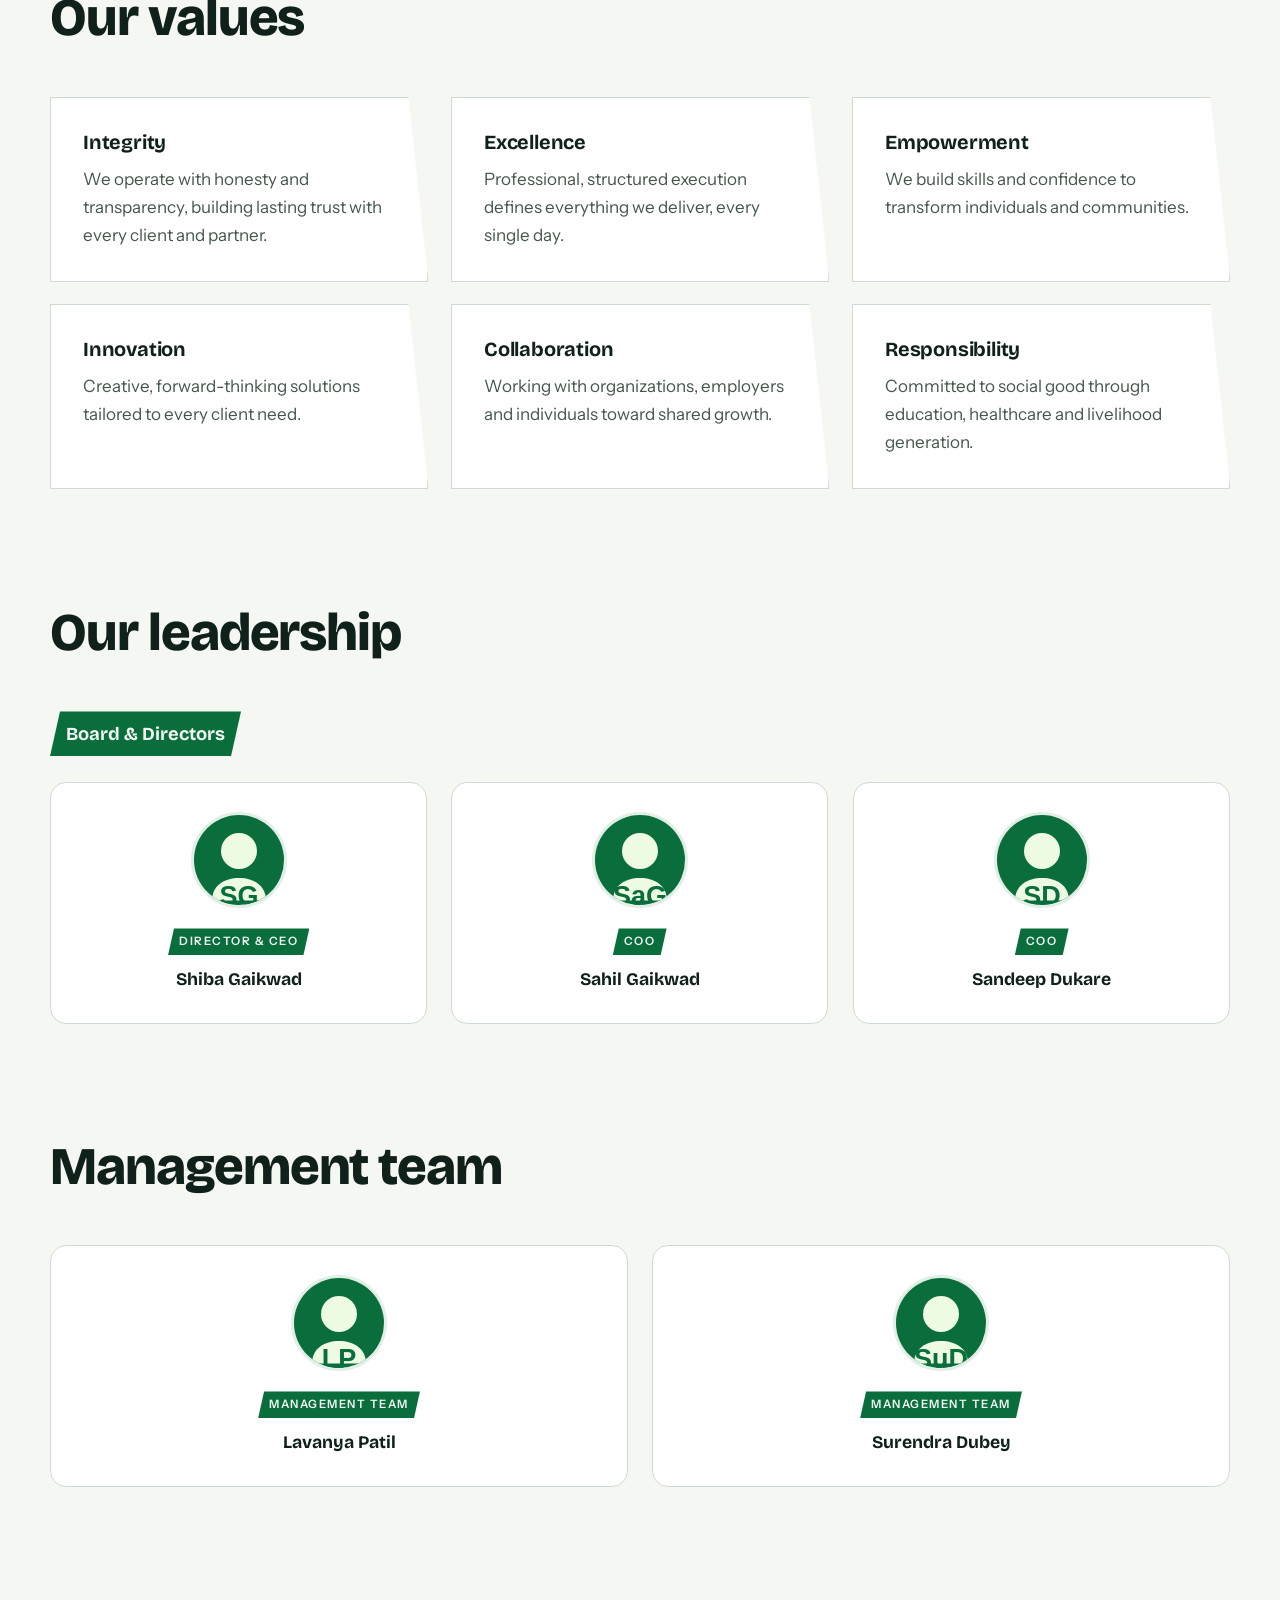
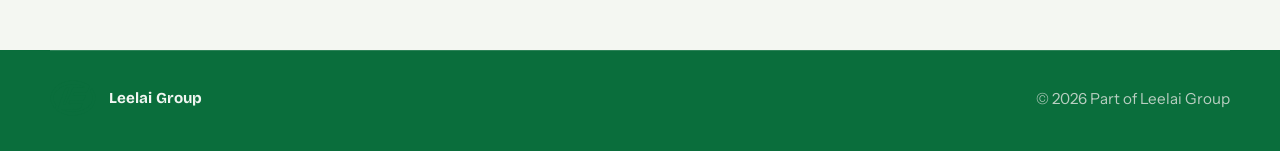
==== commit a3408141: "backupo" ====
--- a/about.html
+++ b/about.html
@@ -59,7 +59,7 @@
   <section class="section">
     <div class="wrap">
       <div class="feature-row">
-        <article class="feature feature-a">
+        <article class="feature feature-a reveal">
           <span class="icon icon-band"><svg viewBox="0 0 24 24" aria-hidden="true"><path d="M22 10 12 5 2 10l10 5 10-5z"/><path d="M6 12v5c3 2 9 2 12 0v-5"/></svg></span>
           <div>
             <h2 class="h3">Who we are</h2>
@@ -67,7 +67,7 @@
             <p style="margin-top:1rem;">Our services include manpower support for electrical work and skilled service-engineer requirements covering inspection, health check-ups, troubleshooting, repair, installation and commissioning of electrical equipment such as motors, drives, panels and busbars.</p>
           </div>
         </article>
-        <article class="feature feature-b">
+        <article class="feature feature-b reveal">
           <span class="icon"><svg viewBox="0 0 24 24" aria-hidden="true"><circle cx="9" cy="8" r="3"/><path d="M3 20c0-3.3 2.7-6 6-6s6 2.7 6 6"/><circle cx="17" cy="9" r="2.5"/><path d="M17 14c2.5 0 4.5 2 4.5 4.5"/></svg></span>
           <div>
             <h2 class="h3">Part of Leelai Group</h2>
@@ -82,12 +82,12 @@
     <div class="wrap">
       <h2 class="h2">Our approach</h2>
       <div class="grid grid-2">
-        <div class="card">
+        <div class="card reveal">
           <span class="icon icon-band"><svg viewBox="0 0 24 24" aria-hidden="true"><path d="M12 21s-8-5-8-11a4.5 4.5 0 0 1 8-2.5A4.5 4.5 0 0 1 20 10c0 6-8 11-8 11z"/></svg></span>
           <h3 class="h3">Our Vision</h3>
           <p>To create transformed, responsible and empowered individuals who can contribute positively to their families, workplaces and society.</p>
         </div>
-        <div class="card card-soft">
+        <div class="card card-soft reveal">
           <span class="icon"><svg viewBox="0 0 24 24" aria-hidden="true"><circle cx="12" cy="12" r="9"/><path d="M8.5 8h7M8.5 11h7M9.5 8c4 0 4 5.5 0 5.5H9l5 3.5"/></svg></span>
           <h3 class="h3">Our Mission</h3>
           <p>To empower people from all walks of life by developing their skills, building confidence and creating opportunities to achieve their goals.</p>
@@ -100,12 +100,12 @@
     <div class="wrap">
       <h2 class="h2">Our values</h2>
       <div class="grid grid-3">
-        <div class="card"><h3 class="h3">Integrity</h3><p>We operate with honesty and transparency, building lasting trust with every client and partner.</p></div>
-        <div class="card"><h3 class="h3">Excellence</h3><p>Professional, structured execution defines everything we deliver, every single day.</p></div>
-        <div class="card"><h3 class="h3">Empowerment</h3><p>We build skills and confidence to transform individuals and communities.</p></div>
-        <div class="card"><h3 class="h3">Innovation</h3><p>Creative, forward-thinking solutions tailored to every client need.</p></div>
-        <div class="card"><h3 class="h3">Collaboration</h3><p>Working with organizations, employers and individuals toward shared growth.</p></div>
-        <div class="card"><h3 class="h3">Responsibility</h3><p>Committed to social good through education, healthcare and livelihood generation.</p></div>
+        <div class="card reveal"><h3 class="h3">Integrity</h3><p>We operate with honesty and transparency, building lasting trust with every client and partner.</p></div>
+        <div class="card reveal"><h3 class="h3">Excellence</h3><p>Professional, structured execution defines everything we deliver, every single day.</p></div>
+        <div class="card reveal"><h3 class="h3">Empowerment</h3><p>We build skills and confidence to transform individuals and communities.</p></div>
+        <div class="card reveal"><h3 class="h3">Innovation</h3><p>Creative, forward-thinking solutions tailored to every client need.</p></div>
+        <div class="card reveal"><h3 class="h3">Collaboration</h3><p>Working with organizations, employers and individuals toward shared growth.</p></div>
+        <div class="card reveal"><h3 class="h3">Responsibility</h3><p>Committed to social good through education, healthcare and livelihood generation.</p></div>
       </div>
     </div>
   </section>
@@ -117,17 +117,17 @@
       <div class="team-group">
         <h3>Board &amp; Directors</h3>
         <div class="team-grid">
-          <div class="team-card">
+          <div class="team-card reveal">
             <div class="team-avatar"><img src="assets/images/team/shiba-gaikwad.svg" alt="Shiba Gaikwad" onerror="this.parentNode.innerHTML='SG';"></div>
             <span class="team-role">Director &amp; CEO</span>
             <p class="team-name">Shiba Gaikwad</p>
           </div>
-          <div class="team-card">
+          <div class="team-card reveal">
             <div class="team-avatar"><img src="assets/images/team/sahil-gaikwad.svg" alt="Sahil Gaikwad" onerror="this.parentNode.innerHTML='SaG';"></div>
             <span class="team-role">COO</span>
             <p class="team-name">Sahil Gaikwad</p>
           </div>
-          <div class="team-card">
+          <div class="team-card reveal">
             <div class="team-avatar"><img src="assets/images/team/sandeep-dukare.svg" alt="Sandeep Dukare" onerror="this.parentNode.innerHTML='SD';"></div>
             <span class="team-role">COO</span>
             <p class="team-name">Sandeep Dukare</p>
@@ -143,12 +143,12 @@
       <h2 class="h2">Management team</h2>
       <div class="team-group">
         <div class="team-grid management">
-          <div class="team-card">
+          <div class="team-card reveal">
             <div class="team-avatar"><img src="assets/images/team/lavanya-patil.svg" alt="Lavanya Patil" onerror="this.parentNode.innerHTML='LP';"></div>
             <span class="team-role">Management Team</span>
             <p class="team-name">Lavanya Patil</p>
           </div>
-          <div class="team-card">
+          <div class="team-card reveal">
             <div class="team-avatar"><img src="assets/images/team/surendra-dubey.svg" alt="Surendra Dubey" onerror="this.parentNode.innerHTML='SuD';"></div>
             <span class="team-role">Management Team</span>
             <p class="team-name">Surendra Dubey</p>
--- a/css/style.css
+++ b/css/style.css
@@ -167,6 +167,32 @@
 .contact-line a{border-bottom:1px solid transparent}
 .contact-line a:hover{border-color:var(--amber);color:var(--amber)}
 
+/* Pro contact */
+.contact-layout{display:grid;grid-template-columns:1.5fr 1fr;gap:2.5rem;align-items:start}
+.contact-sub{color:var(--muted);margin-bottom:2rem;max-width:40rem}
+.contact-list{display:grid;gap:1rem}
+.contact-item{display:flex;gap:1.1rem;align-items:flex-start;background:var(--surface);border:1px solid var(--line);border-radius:14px;padding:1.1rem 1.3rem;transition:transform .25s var(--ease, ease),box-shadow .25s,border-color .25s}
+.contact-item:hover{transform:translateX(5px);box-shadow:0 10px 28px rgba(6,64,42,.08);border-color:var(--brand)}
+.c-icon{width:46px;height:46px;flex:none;display:grid;place-items:center;clip-path:polygon(14% 0,100% 0,86% 100%,0 100%);background:var(--tint);color:var(--brand)}
+.c-icon svg{width:22px;height:22px;fill:none;stroke:currentColor;stroke-width:1.8;stroke-linecap:round;stroke-linejoin:round}
+.c-icon.big{width:60px;height:60px}
+.c-label{display:block;font-size:.72rem;font-weight:700;text-transform:uppercase;letter-spacing:1.5px;color:var(--muted);margin-bottom:.15rem}
+.c-value{font-weight:600;color:var(--ink);font-size:.98rem;word-break:break-word}
+.c-value a{color:var(--brand);border-bottom:1px solid transparent}
+.c-value a:hover{border-color:var(--brand)}
+.contact-actions{display:flex;flex-wrap:wrap;gap:.9rem;margin-top:1.8rem}
+.contact-social{display:flex;gap:.8rem;margin-top:1.6rem}
+.contact-social a{width:42px;height:42px;display:grid;place-items:center;border-radius:50%;background:var(--tint);color:var(--brand);transition:all .25s var(--ease, ease)}
+.contact-social a:hover{background:var(--brand);color:var(--on-band);transform:translateY(-3px)}
+.contact-social svg{width:18px;height:18px;fill:currentColor}
+.contact-hours{background:var(--band);color:var(--on-band);border-radius:18px;padding:2rem;position:sticky;top:100px}
+.contact-hours .c-icon{background:rgba(255,255,255,.1);color:var(--amber);margin-bottom:1.2rem}
+.contact-hours h3{color:var(--on-band);margin-bottom:1.2rem}
+.hours-list{display:grid;gap:.9rem}
+.hours-list li{display:flex;justify-content:space-between;gap:1rem;font-size:.95rem;border-bottom:1px solid rgba(255,255,255,.12);padding-bottom:.9rem}
+.hours-list li:last-child{border-bottom:0;padding-bottom:0}
+.hours-list span:last-child{font-weight:600;color:var(--on-band)}
+
 /* Gallery */
 .gallery{display:grid;grid-template-columns:repeat(3,1fr);gap:1.4rem}
 .gallery-item{background:var(--surface);border:1px solid var(--line);overflow:hidden;transition:transform .2s}
@@ -197,6 +223,8 @@
   .gallery{grid-template-columns:1fr 1fr}
   .feature-row{grid-template-columns:1fr}
   .form-row{grid-template-columns:1fr}
+  .contact-layout{grid-template-columns:1fr}
+  .contact-hours{position:static}
 }
 @media (max-width:820px){
   .menu-btn{display:block}
@@ -214,5 +242,30 @@
 }
 @media (prefers-reduced-motion:reduce){
   html{scroll-behavior:auto}
-  *{transition:none !important}
-}+  *{transition:none !important;animation:none !important}
+}
+
+/* ================= ANIMATIONS ================= */
+@keyframes fadeUp{from{opacity:0;transform:translateY(28px)}to{opacity:1;transform:none}}
+@keyframes fadeIn{from{opacity:0}to{opacity:1}}
+@keyframes fadeLeft{from{opacity:0;transform:translateX(-30px)}to{opacity:1;transform:none}}
+@keyframes fadeRight{from{opacity:0;transform:translateX(30px)}to{opacity:1;transform:none}}
+@keyframes zoomIn{from{opacity:0;transform:scale(.9)}to{opacity:1;transform:scale(1)}}
+@keyframes floaty{0%,100%{transform:translateY(0)}50%{transform:translateY(-8px)}}
+@keyframes pulseDot{0%{box-shadow:0 0 0 0 rgba(84,180,53,.5)}70%{box-shadow:0 0 0 10px rgba(84,180,53,0)}100%{box-shadow:0 0 0 0 rgba(84,180,53,0)}}
+
+.reveal{opacity:0;will-change:transform,opacity}
+.reveal.visible{animation:fadeUp .7s cubic-bezier(.22,.61,.36,1) both}
+.reveal-left.visible{animation:fadeLeft .7s cubic-bezier(.22,.61,.36,1) both}
+.reveal-right.visible{animation:fadeRight .7s cubic-bezier(.22,.61,.36,1) both}
+.reveal-zoom.visible{animation:zoomIn .6s cubic-bezier(.22,.61,.36,1) both}
+
+.card,.team-card,.gallery-item,.svc-item,.feature{transition:transform .3s var(--ease, ease),box-shadow .3s var(--ease, ease),border-color .3s}
+.card:hover,.team-card:hover{transform:translateY(-6px);box-shadow:0 18px 44px rgba(6,64,42,.14)}
+
+.floaty{animation:floaty 4s ease-in-out infinite}
+.brand img{transition:transform .3s var(--ease, ease)}
+.brand:hover img{transform:scale(1.05) rotate(-2deg)}
+.btn{transition:transform .25s var(--ease, ease),box-shadow .25s,background-color .2s,color .2s}
+.btn:hover{transform:translateY(-3px)}
+.header-pulse{animation:pulseDot 2.2s infinite}
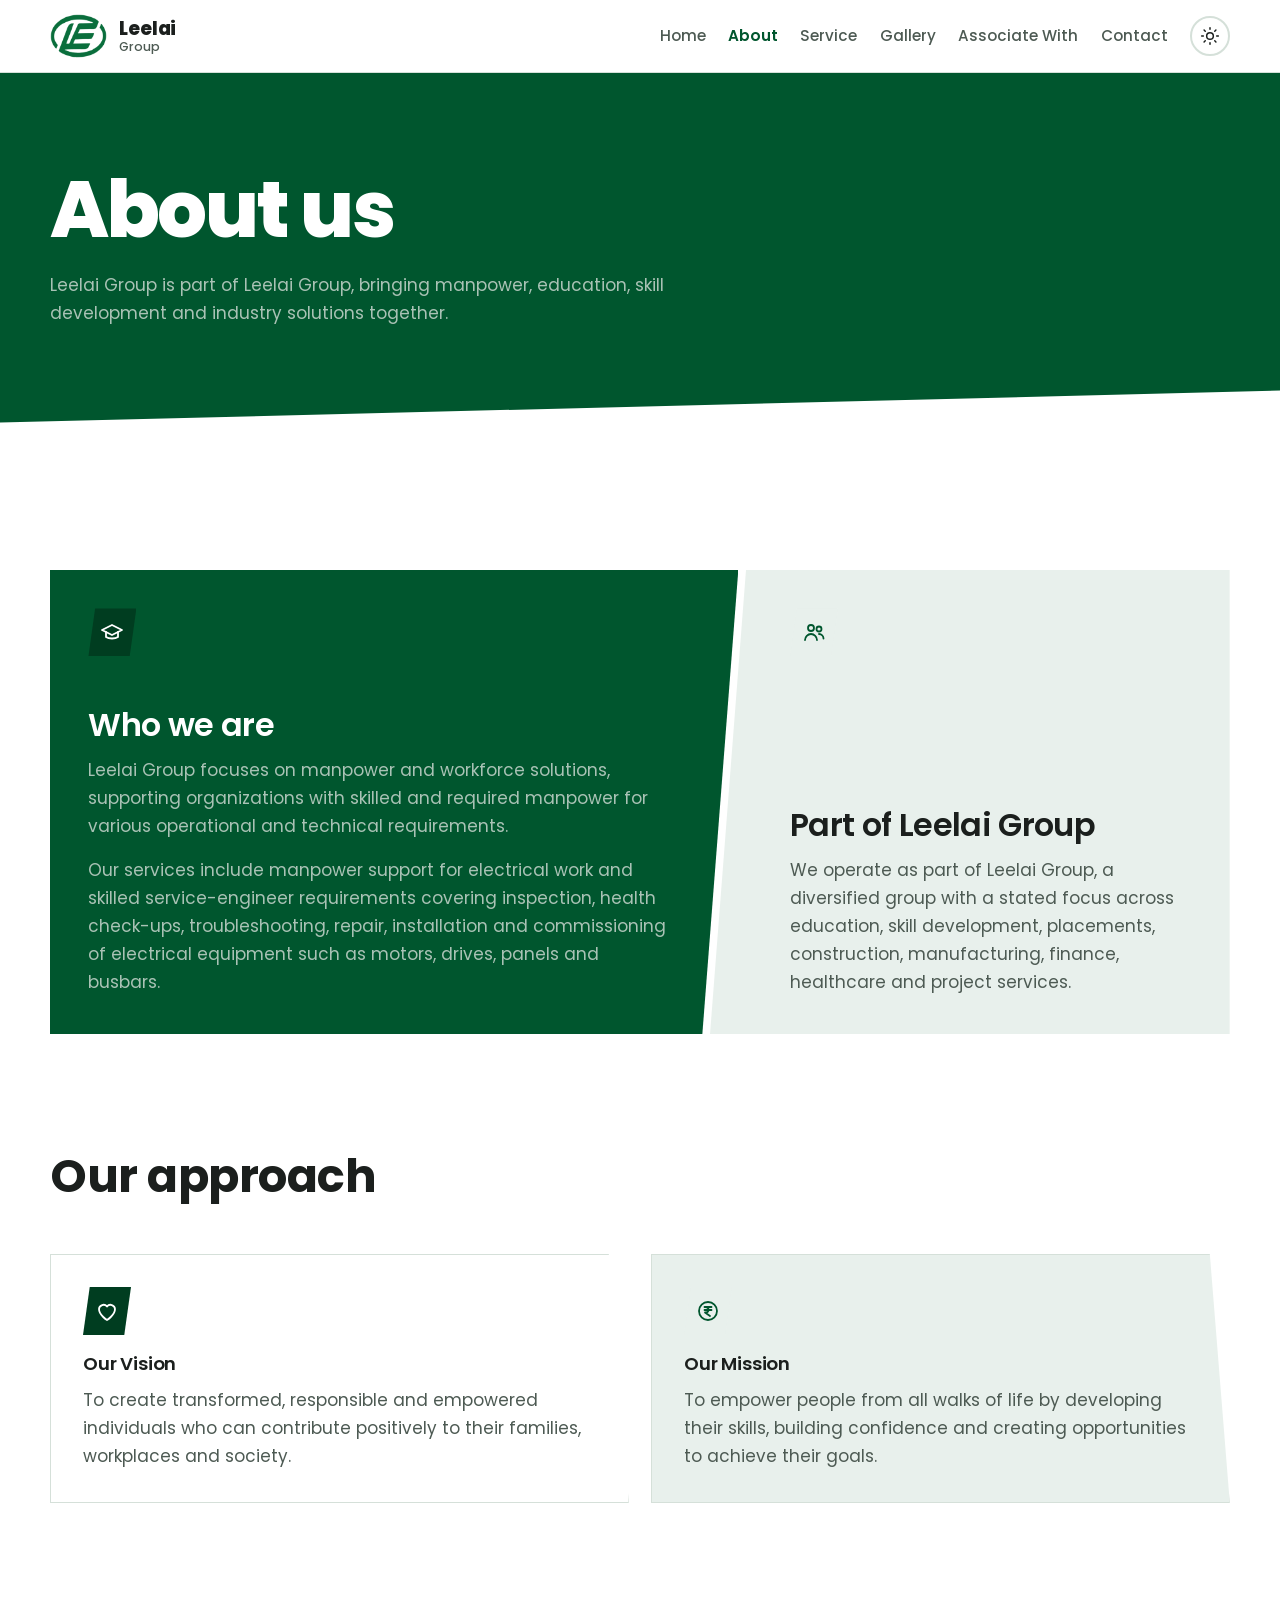
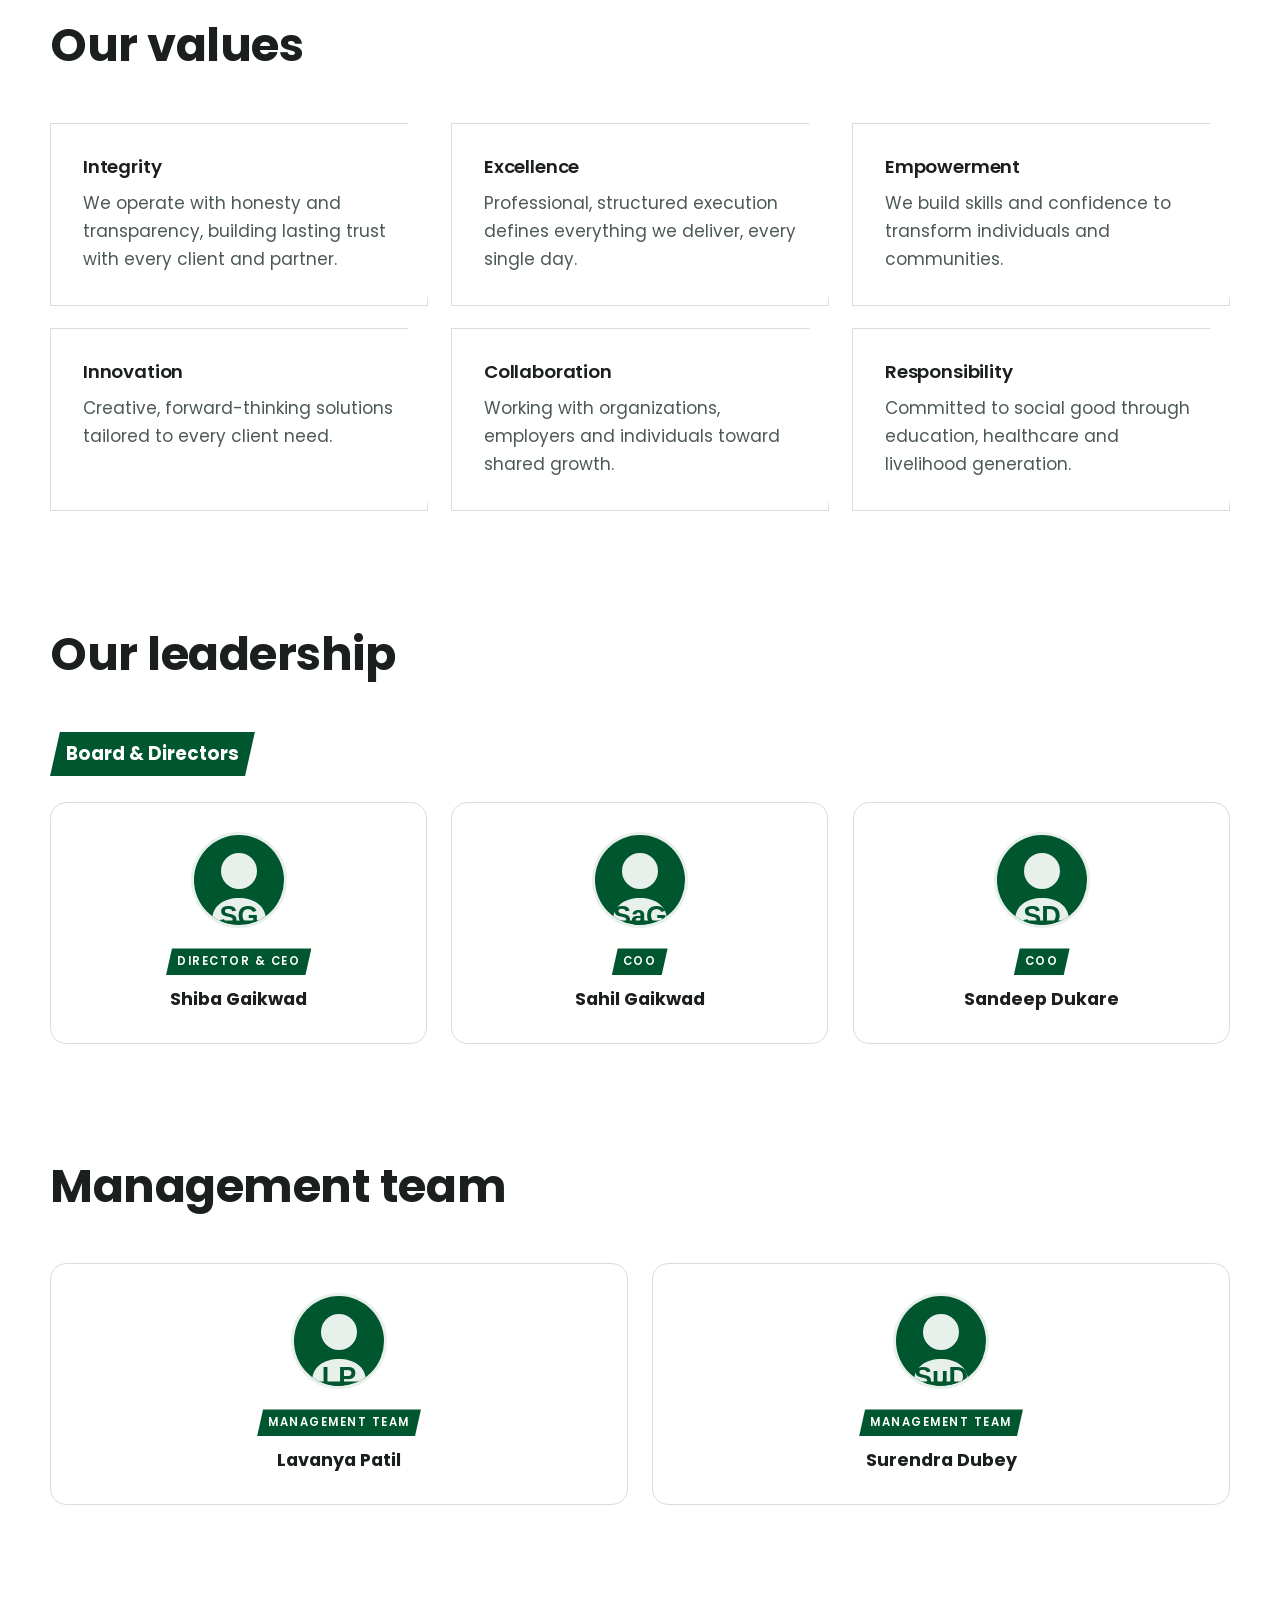
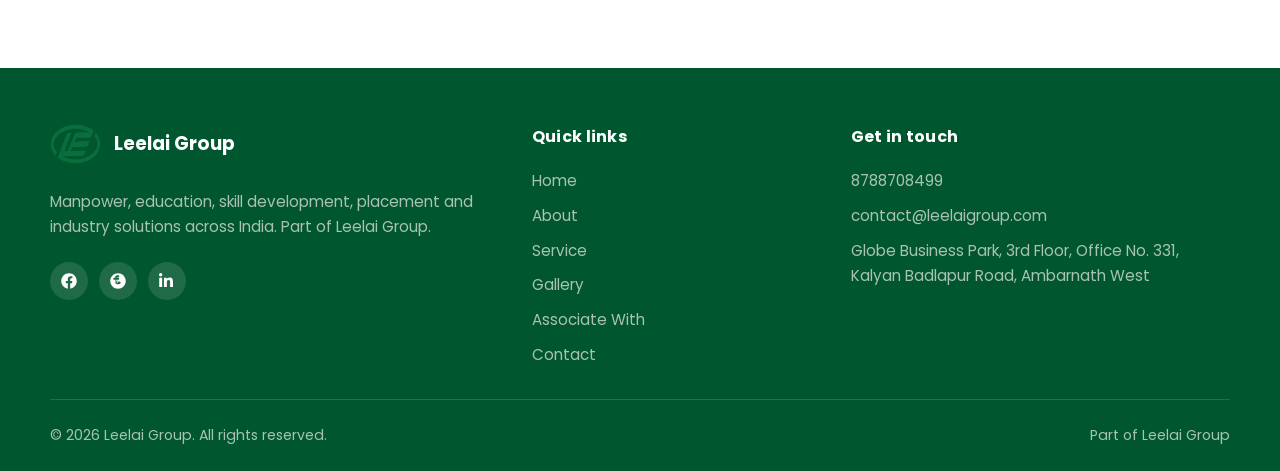
==== commit dcf18eda: "Apply brochure palette and Poppins font, add dark mode toggle, full footer, fix gallery and reveal v" ====
--- a/about.html
+++ b/about.html
@@ -24,7 +24,10 @@
 <meta name="twitter:image" content="https://leelaigroup.com/assets/images/logo-transparent.png">
 <link rel="preconnect" href="https://fonts.googleapis.com">
 <link rel="preconnect" href="https://fonts.gstatic.com" crossorigin>
-<link href="https://fonts.googleapis.com/css2?family=Bricolage+Grotesque:opsz,wght@12..96,500;12..96,700;12..96,800&family=Instrument+Sans:wght@400;500;600&display=swap" rel="stylesheet">
+<link href="https://fonts.googleapis.com/css2?family=Poppins:wght@400;500;600;700;800&display=swap" rel="stylesheet">
+<script>
+(function(){try{var t=localStorage.getItem("theme");if(t){document.documentElement.setAttribute("data-theme",t);}}catch(e){}document.documentElement.classList.add("js");})();
+</script>
 <link rel="stylesheet" href="css/style.css">
 </head>
 <body>
@@ -35,8 +38,8 @@
       <img src="assets/images/logo-transparent.png" alt="Leelai logo">
       <span class="brand-name">Leelai<small>Group</small></span>
     </a>
-    <button class="menu-btn" id="menuBtn" aria-expanded="false" aria-controls="navLinks">Menu</button>
-    <nav class="nav-links" id="navLinks" aria-label="Main">
+    <div class="nav-right">
+      <nav class="nav-links" id="navLinks" aria-label="Main">
       <a href="index.html">Home</a>
       <a href="about.html" class="active">About</a>
       <a href="service.html">Service</a>
@@ -44,6 +47,12 @@
       <a href="associate.html">Associate With</a>
       <a href="contact.html">Contact</a>
     </nav>
+      <button class="theme-toggle" id="themeToggle" type="button" aria-label="Toggle dark mode" aria-pressed="false">
+        <svg class="t-sun" viewBox="0 0 24 24" aria-hidden="true"><circle cx="12" cy="12" r="4"/><path d="M12 2v2M12 20v2M2 12h2M20 12h2M4.9 4.9l1.4 1.4M17.7 17.7l1.4 1.4M19.1 4.9l-1.4 1.4M6.3 17.7l-1.4 1.4"/></svg>
+        <svg class="t-moon" viewBox="0 0 24 24" aria-hidden="true"><path d="M21 12.8A9 9 0 1 1 11.2 3a7 7 0 0 0 9.8 9.8z"/></svg>
+      </button>
+      <button class="menu-btn" id="menuBtn" aria-expanded="false" aria-controls="navLinks">Menu</button>
+    </div>
   </div>
 </header>
 
@@ -161,9 +170,39 @@
 </main>
 
 <footer class="footer">
-  <div class="wrap">
-    <span class="foot-brand"><img src="assets/images/logo-transparent.png" alt="">Leelai Group</span>
-    <span>&copy; <span id="year">2026</span> Part of Leelai Group</span>
+  <div class="wrap footer-grid">
+    <div class="footer-about">
+      <a class="foot-brand" href="index.html"><img src="assets/images/logo-transparent.png" alt="Leelai Group">Leelai Group</a>
+      <p>Manpower, education, skill development, placement and industry solutions across India. Part of Leelai Group.</p>
+      <div class="footer-social">
+        <a href="#" aria-label="Facebook"><svg viewBox="0 0 512 512"><path d="M504 256C504 119 393 8 256 8S8 119 8 256c0 123.78 90.69 226.38 209.25 245V327.69h-63V256h63v-54.64c0-62.15 37-96.48 93.67-96.48 27.14 0 55.52 4.84 55.52 4.84v61h-31.28c-30.8 0-40.41 19.12-40.41 38.73V256h68.78l-11 71.69h-57.78V501C413.31 482.38 504 379.78 504 256z"/></svg></a>
+        <a href="#" aria-label="Instagram"><svg viewBox="0 0 512 512"><path d="M256 8C119 8 8 119 8 256s111 248 248 248 248-111 248-248S393 8 256 8zm88 288c0 35.3-28.7 64-64 64h-48c-35.3 0-64-28.7-64-64v-80h-32c-17.7 0-32-14.3-32-32s14.3-32 32-32h32v-16c0-35.3 28.7-64 64-64h32c17.7 0 32 14.3 32 32s-14.3 32-32 32h-32v16h32c17.7 0 32 14.3 32 32s-14.3 32-32 32h-32v80c0 8.8-7.2 16-16 16h-16v-64h16v-32h-32v96h48c17.7 0 32-14.3 32-32v-16h16z"/></svg></a>
+        <a href="#" aria-label="LinkedIn"><svg viewBox="0 0 512 512"><path d="M100.28 448H7.4V148.9h92.88zM53.79 108.1C24.09 108.1 0 83.5 0 53.8a53.79 53.79 0 0 1 107.58 0c0 29.7-24.1 54.3-53.79 54.3zM447.9 448h-92.68V302.4c0-34.7-.7-79.2-48.29-79.2-48.29 0-55.69 37.7-55.69 76.7V448h-92.78V148.9h89.08v40.8h1.3c12.4-23.5 42.69-48.3 87.88-48.3 94 0 111.28 61.9 111.28 142.3V448z"/></svg></a>
+      </div>
+    </div>
+    <div class="footer-col">
+      <h2 class="footer-title">Quick links</h2>
+      <ul class="footer-links">
+        <li><a href="index.html">Home</a></li>
+        <li><a href="about.html">About</a></li>
+        <li><a href="service.html">Service</a></li>
+        <li><a href="gallery.html">Gallery</a></li>
+        <li><a href="associate.html">Associate With</a></li>
+        <li><a href="contact.html">Contact</a></li>
+      </ul>
+    </div>
+    <div class="footer-col">
+      <h2 class="footer-title">Get in touch</h2>
+      <ul class="footer-contact">
+        <li><a href="tel:8788708499">8788708499</a></li>
+        <li><a href="mailto:contact@leelaigroup.com">contact@leelaigroup.com</a></li>
+        <li>Globe Business Park, 3rd Floor, Office No. 331, Kalyan Badlapur Road, Ambarnath West</li>
+      </ul>
+    </div>
+  </div>
+  <div class="wrap footer-bottom">
+    <span>&copy; <span id="year">2026</span> Leelai Group. All rights reserved.</span>
+    <span>Part of Leelai Group</span>
   </div>
 </footer>
 
--- a/css/style.css
+++ b/css/style.css
@@ -1,50 +1,60 @@
 ﻿:root{
-  --bg:#F4F7F2;
+  --bg:#FFFFFF;
   --surface:#FFFFFF;
-  --tint:#E2EFE6;
-  --ink:#10201A;
-  --muted:#46564D;
-  --line:#CFDAD2;
-  --brand:#0A6E3C;
-  --band:#0A6E3C;
-  --band-2:#0B5A36;
-  --on-band:#F1F6F2;
-  --on-band-muted:#B9CEC1;
-  --ring:#16884F;
-  --amber:#E0A526;
-  --amber-ink:#10201A;
+  --tint:#E8F0EC;
+  --ink:#1B1F1D;
+  --muted:#4D5A53;
+  --line:#D5E0D9;
+  --brand:#00562E;
+  --band:#00562E;
+  --band-2:#003D20;
+  --on-band:#FFFFFF;
+  --on-band-muted:#A9C2B5;
+  --ring:#00562E;
+  --amber:#C8103C;
+  --amber-ink:#FFFFFF;
+  --violet:#46287F;
+  --lilac:#C3B1E1;
   --show-color:block;
   --show-white:none;
-  --display:"Bricolage Grotesque","Arial Narrow",Arial,sans-serif;
-  --text:"Instrument Sans","Segoe UI",Arial,sans-serif;
+  --display:"Poppins",system-ui,-apple-system,"Segoe UI",Arial,sans-serif;
+  --text:"Poppins",system-ui,-apple-system,"Segoe UI",Arial,sans-serif;
 }
 @media (prefers-color-scheme: dark){
   :root:not([data-theme="light"]){
-    --bg:#0B1510;
-    --surface:#112019;
-    --tint:#14281E;
-    --ink:#E8F0EA;
-    --muted:#A5B7AC;
-    --line:#25382D;
-    --brand:#45C382;
-    --band:#06301F;
-    --band-2:#0A4A2C;
-    --ring:#1B9B5B;
+    --bg:#08130E;
+    --surface:#0E2118;
+    --tint:#132A1E;
+    --ink:#E9F2EC;
+    --muted:#A9C2B5;
+    --line:#21402F;
+    --brand:#5CC492;
+    --band:#003D20;
+    --band-2:#012A16;
+    --ring:#3FBF8A;
+    --amber:#FF5478;
+    --amber-ink:#FFFFFF;
+    --violet:#B9A6E8;
+    --lilac:#C3B1E1;
     --show-color:none;
     --show-white:block;
   }
 }
 :root[data-theme="dark"]{
-  --bg:#0B1510;
-  --surface:#112019;
-  --tint:#14281E;
-  --ink:#E8F0EA;
-  --muted:#A5B7AC;
-  --line:#25382D;
-  --brand:#45C382;
-  --band:#06301F;
-  --band-2:#0A4A2C;
-  --ring:#1B9B5B;
+  --bg:#08130E;
+  --surface:#0E2118;
+  --tint:#132A1E;
+  --ink:#E9F2EC;
+  --muted:#A9C2B5;
+  --line:#21402F;
+  --brand:#5CC492;
+  --band:#003D20;
+  --band-2:#012A16;
+  --ring:#3FBF8A;
+  --amber:#FF5478;
+  --amber-ink:#FFFFFF;
+  --violet:#B9A6E8;
+  --lilac:#C3B1E1;
   --show-color:none;
   --show-white:block;
 }
@@ -61,15 +71,15 @@
 .wrap{width:min(1180px,100% - 2.5rem);margin-inline:auto}
 .section{padding:clamp(4rem,9vw,7.5rem) 0;scroll-margin-top:72px}
 
-.h1,.h2,.h3{font-family:var(--display);letter-spacing:-0.02em;color:inherit}
-.h1{font-size:clamp(2.6rem,6vw,4.9rem);line-height:1.02;font-weight:800}
-.h2{font-size:clamp(2rem,4.2vw,3.3rem);line-height:1.05;font-weight:800;margin-bottom:clamp(2rem,4vw,3.25rem)}
-.h3{font-size:1.25rem;line-height:1.2;font-weight:700;letter-spacing:-0.01em}
+.h1,.h2,.h3{font-family:var(--display);letter-spacing:-0.01em;color:inherit}
+.h1{font-size:clamp(2.4rem,6.2vw,4.9rem);line-height:1.05;font-weight:800;letter-spacing:-0.03em}
+.h2{font-size:clamp(1.9rem,4vw,2.9rem);line-height:1.15;font-weight:700;margin-bottom:clamp(2rem,4vw,3.25rem)}
+.h3{font-size:1.15rem;line-height:1.2;font-weight:600;letter-spacing:-0.01em}
 
 /* Buttons */
 .btn{display:inline-block;font-family:var(--text);font-weight:600;font-size:1rem;text-decoration:none;padding:.9rem 1.6rem;border:2px solid transparent;clip-path:polygon(8px 0,100% 0,calc(100% - 8px) 100%,0 100%);transition:background-color .18s,color .18s;cursor:pointer}
 .btn-amber{background:var(--amber);color:var(--amber-ink)}
-.btn-amber:hover{background:#F0B93C}
+.btn-amber:hover{background:#A50D31}
 .btn-line{background:transparent;color:var(--on-band);border-color:var(--on-band-muted);clip-path:none}
 .btn-line:hover{background:rgba(255,255,255,.1)}
 .btn-solid{background:var(--brand);color:var(--on-band)}
@@ -89,6 +99,17 @@
 .nav-links .btn{color:var(--on-band);background:var(--band);padding:.6rem 1.2rem;font-size:.95rem}
 .nav-links .btn:hover{background:var(--band-2);color:var(--on-band)}
 .menu-btn{display:none;background:none;border:2px solid var(--line);color:var(--ink);font:inherit;font-weight:600;padding:.45rem .9rem;cursor:pointer}
+.nav-right{display:flex;align-items:center;gap:1.4rem}
+.theme-toggle{display:grid;place-items:center;width:40px;height:40px;flex:none;border:2px solid var(--line);border-radius:50%;background:var(--surface);color:var(--ink);cursor:pointer;transition:border-color .2s,color .2s,background .2s}
+.theme-toggle:hover{border-color:var(--brand);color:var(--brand)}
+.theme-toggle svg{width:20px;height:20px;fill:none;stroke:currentColor;stroke-width:1.8;stroke-linecap:round;stroke-linejoin:round}
+.theme-toggle .t-moon{display:none}
+:root[data-theme="dark"] .theme-toggle .t-sun{display:none}
+:root[data-theme="dark"] .theme-toggle .t-moon{display:block}
+@media (prefers-color-scheme: dark){
+  :root:not([data-theme="light"]) .theme-toggle .t-sun{display:none}
+  :root:not([data-theme="light"]) .theme-toggle .t-moon{display:block}
+}
 
 /* Page banner */
 .page-banner{background:var(--band);color:var(--on-band);padding:clamp(3.5rem,8vw,6rem) 0;clip-path:polygon(0 0,100% 0,100% calc(100% - 32px),0 100%);margin-bottom:2rem}
@@ -103,10 +124,10 @@
 .card h3{margin-bottom:.7rem}
 .card p{color:var(--muted);margin-top:.4rem}
 .card-soft{background:var(--tint)}
-.num-badge{display:inline-block;font-family:var(--display);font-weight:800;font-size:1rem;color:var(--amber);background:var(--band);padding:.35rem .7rem;clip-path:polygon(8px 0,100% 0,calc(100% - 8px) 100%,0 100%);margin-bottom:1rem}
+.num-badge{display:inline-block;font-family:var(--display);font-weight:800;font-size:1rem;color:var(--on-band);background:var(--band);padding:.35rem .7rem;clip-path:polygon(8px 0,100% 0,calc(100% - 8px) 100%,0 100%);margin-bottom:1rem}
 
 /* Map */
-.map-card{background:var(--surface);border:1px solid var(--line);border-radius:16px;overflow:hidden;box-shadow:0 14px 40px rgba(6,64,42,.08)}
+.map-card{background:var(--surface);border:1px solid var(--line);border-radius:16px;overflow:hidden;box-shadow:0 14px 40px rgba(0,61,32,.08)}
 .map-bar{display:flex;flex-wrap:wrap;align-items:center;justify-content:space-between;gap:1rem;padding:1.1rem 1.4rem;border-bottom:1px solid var(--line);background:var(--tint)}
 .map-bar .map-title{display:flex;align-items:center;gap:.7rem;font-family:var(--display);font-weight:700;font-size:1.05rem;color:var(--ink)}
 .map-bar .map-title svg{width:22px;height:22px;flex:none;fill:none;stroke:var(--brand);stroke-width:2;stroke-linecap:round;stroke-linejoin:round}
@@ -121,7 +142,7 @@
 .team-grid{display:grid;grid-template-columns:repeat(3,1fr);gap:1.5rem}
 .team-grid.management{grid-template-columns:repeat(2,1fr)}
 .team-card{background:var(--surface);border:1px solid var(--line);border-radius:16px;padding:1.8rem;text-align:center;transition:transform .2s,box-shadow .2s}
-.team-card:hover{transform:translateY(-5px);box-shadow:0 16px 40px rgba(6,64,42,.10)}
+.team-card:hover{transform:translateY(-5px);box-shadow:0 16px 40px rgba(0,61,32,.10)}
 .team-avatar{width:96px;height:96px;border-radius:50%;margin:0 auto 1.1rem;overflow:hidden;border:3px solid var(--tint);display:grid;place-items:center;background:var(--tint);color:var(--brand);font-family:var(--display);font-weight:800;font-size:1.9rem}
 .team-avatar img{width:100%;height:100%;object-fit:cover}
 .team-card .team-role{display:inline-block;font-size:.72rem;font-weight:600;text-transform:uppercase;letter-spacing:1.5px;color:var(--on-band);background:var(--brand);padding:.25rem .7rem;clip-path:polygon(6px 0,100% 0,calc(100% - 6px) 100%,0 100%);margin-bottom:.6rem}
@@ -131,7 +152,7 @@
 /* Icon */
 .icon{width:48px;height:48px;display:grid;place-items:center;clip-path:polygon(14% 0,100% 0,86% 100%,0 100%);background:var(--tint);color:var(--brand);flex:none;margin-bottom:1.1rem}
 .icon svg{width:24px;height:24px;fill:none;stroke:currentColor;stroke-width:1.8;stroke-linecap:round;stroke-linejoin:round}
-.icon-band{background:var(--band-2);color:var(--amber)}
+.icon-band{background:var(--band-2);color:var(--on-band)}
 
 /* Feature (dark/light split) */
 .feature-row{display:grid;grid-template-columns:7fr 5fr}
@@ -150,10 +171,10 @@
 .field .req{color:var(--amber);font-weight:700}
 .field input,.field textarea,.field select{width:100%;padding:.9rem 1.05rem;border:2px solid var(--line);background:var(--bg);color:var(--ink);font:inherit;font-size:.98rem;border-radius:10px;transition:border-color .18s,box-shadow .18s,background .18s}
 .field input::placeholder,.field textarea::placeholder{color:var(--muted);opacity:.7}
-.field input:hover,.field textarea:hover,.field select:hover{border-color:#b9c6bc}
-.field input:focus,.field textarea:focus,.field select:focus{outline:none;border-color:var(--brand);background:var(--surface);box-shadow:0 0 0 4px rgba(10,110,60,.12)}
+.field input:hover,.field textarea:hover,.field select:hover{border-color:#B9C9BF}
+.field input:focus,.field textarea:focus,.field select:focus{outline:none;border-color:var(--brand);background:var(--surface);box-shadow:0 0 0 4px rgba(0,86,46,.2)}
 .field textarea{resize:vertical;min-height:130px;line-height:1.5}
-.form-card{background:var(--surface);border:1px solid var(--line);border-radius:14px;padding:clamp(1.6rem,4vw,2.4rem);box-shadow:0 12px 34px rgba(6,64,42,.06)}
+.form-card{background:var(--surface);border:1px solid var(--line);border-radius:14px;padding:clamp(1.6rem,4vw,2.4rem);box-shadow:0 12px 34px rgba(0,61,32,.06)}
 .form-card-head{display:flex;align-items:center;gap:.9rem;margin-bottom:1.4rem;padding-bottom:1.2rem;border-bottom:1px solid var(--line)}
 .form-card-head .icon{width:44px;height:44px;margin-bottom:0}
 .form-card-head h3{margin:0}
@@ -172,7 +193,7 @@
 .contact-sub{color:var(--muted);margin-bottom:2rem;max-width:40rem}
 .contact-list{display:grid;gap:1rem}
 .contact-item{display:flex;gap:1.1rem;align-items:flex-start;background:var(--surface);border:1px solid var(--line);border-radius:14px;padding:1.1rem 1.3rem;transition:transform .25s var(--ease, ease),box-shadow .25s,border-color .25s}
-.contact-item:hover{transform:translateX(5px);box-shadow:0 10px 28px rgba(6,64,42,.08);border-color:var(--brand)}
+.contact-item:hover{transform:translateX(5px);box-shadow:0 10px 28px rgba(0,61,32,.08);border-color:var(--brand)}
 .c-icon{width:46px;height:46px;flex:none;display:grid;place-items:center;clip-path:polygon(14% 0,100% 0,86% 100%,0 100%);background:var(--tint);color:var(--brand)}
 .c-icon svg{width:22px;height:22px;fill:none;stroke:currentColor;stroke-width:1.8;stroke-linecap:round;stroke-linejoin:round}
 .c-icon.big{width:60px;height:60px}
@@ -186,7 +207,7 @@
 .contact-social a:hover{background:var(--brand);color:var(--on-band);transform:translateY(-3px)}
 .contact-social svg{width:18px;height:18px;fill:currentColor}
 .contact-hours{background:var(--band);color:var(--on-band);border-radius:18px;padding:2rem;position:sticky;top:100px}
-.contact-hours .c-icon{background:rgba(255,255,255,.1);color:var(--amber);margin-bottom:1.2rem}
+.contact-hours .c-icon{background:rgba(255,255,255,.12);color:var(--on-band);margin-bottom:1.2rem}
 .contact-hours h3{color:var(--on-band);margin-bottom:1.2rem}
 .hours-list{display:grid;gap:.9rem}
 .hours-list li{display:flex;justify-content:space-between;gap:1rem;font-size:.95rem;border-bottom:1px solid rgba(255,255,255,.12);padding-bottom:.9rem}
@@ -199,6 +220,19 @@
 .gallery-item:hover{transform:translateY(-4px)}
 .gallery-thumb{aspect-ratio:4/3;background:var(--tint);display:grid;place-items:center;color:var(--muted)}
 .gallery-item figcaption{padding:1rem;font-size:.9rem;color:var(--muted)}
+
+/* Gallery showcase (colored thumbs with tags, icon, zoom, caption) */
+.gallery-thumb.g-edu,.gallery-thumb.g-plc,.gallery-thumb.g-con{position:relative;overflow:hidden;color:var(--on-band)}
+.gallery-thumb.g-edu{background:linear-gradient(135deg,#00562E,#0A7A44)}
+.gallery-thumb.g-plc{background:linear-gradient(135deg,#003D20,#00562E)}
+.gallery-thumb.g-con{background:linear-gradient(135deg,#0A7A44,#003D20)}
+.gallery-tag{position:absolute;top:14px;left:14px;z-index:2;font-family:var(--text);font-size:.72rem;font-weight:600;text-transform:uppercase;letter-spacing:1.2px;color:var(--on-band);background:rgba(0,0,0,.30);padding:.3rem .75rem;border-radius:999px}
+.g-ic{display:grid;place-items:center;color:var(--on-band);opacity:.95}
+.g-ic svg{width:56px;height:56px;fill:none;stroke:currentColor;stroke-width:1.5;stroke-linecap:round;stroke-linejoin:round}
+.gallery-zoom{position:absolute;top:14px;right:14px;z-index:2;width:36px;height:36px;display:grid;place-items:center;border-radius:50%;background:rgba(255,255,255,.16);color:var(--on-band);opacity:0;transform:translateY(-4px);transition:opacity .25s,transform .25s}
+.gallery-item:hover .gallery-zoom{opacity:1;transform:none}
+.gallery-zoom svg{width:18px;height:18px;fill:none;stroke:currentColor;stroke-width:2;stroke-linecap:round;stroke-linejoin:round}
+.gallery-item .gallery-caption{position:absolute;left:0;right:0;bottom:0;z-index:2;padding:1.8rem 1.2rem .9rem;font-size:.95rem;font-weight:600;color:var(--on-band);background:linear-gradient(to top,rgba(0,0,0,.55),transparent)}
 
 /* Table */
 .table-wrap{overflow-x:auto;background:var(--surface);border:1px solid var(--line)}
@@ -209,10 +243,21 @@
 td a{color:var(--brand);font-weight:600}
 
 /* Footer */
-.footer{background:var(--band);color:var(--on-band-muted);padding:0 0 2.2rem;font-size:.95rem;margin-top:3rem}
-.footer .wrap{display:flex;flex-wrap:wrap;align-items:center;justify-content:space-between;gap:1rem;border-top:1px solid rgba(255,255,255,.14);padding-top:1.8rem}
-.footer .foot-brand{display:flex;align-items:center;gap:.8rem;color:var(--on-band);font-family:var(--display);font-weight:700}
-.footer .foot-brand img{height:36px;width:auto;display:block}
+.footer{background:var(--band);color:var(--on-band-muted);padding:clamp(2.5rem,5vw,3.5rem) 0 1.5rem;font-size:.95rem;margin-top:3rem}
+.footer-grid{display:grid;grid-template-columns:1.6fr 1fr 1.4fr;gap:2.5rem 3rem;padding-bottom:2rem}
+.foot-brand{display:inline-flex;align-items:center;gap:.8rem;color:var(--on-band);font-family:var(--display);font-weight:700;font-size:1.15rem;text-decoration:none}
+.foot-brand img{height:40px;width:auto;display:block}
+.footer-about p{margin-top:1.1rem;max-width:34rem;color:var(--on-band-muted)}
+.footer-title{font-family:var(--display);font-weight:700;font-size:1rem;color:var(--on-band);margin:0 0 1.1rem;letter-spacing:.02em}
+.footer-links,.footer-contact{display:grid;gap:.6rem}
+.footer-links a,.footer-contact a{color:var(--on-band-muted);text-decoration:none;transition:color .2s}
+.footer-links a:hover,.footer-contact a:hover{color:var(--lilac)}
+.footer-contact li{color:var(--on-band-muted);max-width:32rem}
+.footer-social{display:flex;gap:.7rem;margin-top:1.4rem}
+.footer-social a{width:38px;height:38px;display:grid;place-items:center;border-radius:50%;background:rgba(255,255,255,.12);color:var(--on-band);transition:background .25s,color .25s,transform .25s}
+.footer-social a:hover{background:var(--amber);color:var(--amber-ink);transform:translateY(-3px)}
+.footer-social svg{width:16px;height:16px;fill:currentColor}
+.footer-bottom{display:flex;flex-wrap:wrap;align-items:center;justify-content:space-between;gap:.8rem;border-top:1px solid rgba(255,255,255,.14);padding-top:1.5rem;color:var(--on-band-muted);font-size:.88rem}
 
 @media (max-width:980px){
   .nav-links{gap:.6rem}
@@ -225,6 +270,7 @@
   .form-row{grid-template-columns:1fr}
   .contact-layout{grid-template-columns:1fr}
   .contact-hours{position:static}
+  .footer-grid{grid-template-columns:1fr 1fr}
 }
 @media (max-width:820px){
   .menu-btn{display:block}
@@ -238,11 +284,13 @@
   .wrap{width:min(1180px,100% - 1.5rem)}
   .grid-2,.grid-3,.team-grid,.team-grid.management,.gallery{grid-template-columns:1fr}
   .page-banner{clip-path:polygon(0 0,100% 0,100% calc(100% - 22px),0 100%)}
-  .footer .wrap{flex-direction:column;text-align:center;gap:.8rem}
+  .footer-grid{grid-template-columns:1fr;gap:2rem}
+  .footer-bottom{flex-direction:column;text-align:center;justify-content:center}
 }
 @media (prefers-reduced-motion:reduce){
   html{scroll-behavior:auto}
   *{transition:none !important;animation:none !important}
+  .reveal{opacity:1 !important}
 }
 
 /* ================= ANIMATIONS ================= */
@@ -252,16 +300,16 @@
 @keyframes fadeRight{from{opacity:0;transform:translateX(30px)}to{opacity:1;transform:none}}
 @keyframes zoomIn{from{opacity:0;transform:scale(.9)}to{opacity:1;transform:scale(1)}}
 @keyframes floaty{0%,100%{transform:translateY(0)}50%{transform:translateY(-8px)}}
-@keyframes pulseDot{0%{box-shadow:0 0 0 0 rgba(84,180,53,.5)}70%{box-shadow:0 0 0 10px rgba(84,180,53,0)}100%{box-shadow:0 0 0 0 rgba(84,180,53,0)}}
-
-.reveal{opacity:0;will-change:transform,opacity}
+@keyframes pulseDot{0%{box-shadow:0 0 0 0 rgba(200,16,60,.5)}70%{box-shadow:0 0 0 10px rgba(200,16,60,0)}100%{box-shadow:0 0 0 0 rgba(200,16,60,0)}}
+
+html.js .reveal{opacity:0;will-change:transform,opacity}
 .reveal.visible{animation:fadeUp .7s cubic-bezier(.22,.61,.36,1) both}
 .reveal-left.visible{animation:fadeLeft .7s cubic-bezier(.22,.61,.36,1) both}
 .reveal-right.visible{animation:fadeRight .7s cubic-bezier(.22,.61,.36,1) both}
 .reveal-zoom.visible{animation:zoomIn .6s cubic-bezier(.22,.61,.36,1) both}
 
 .card,.team-card,.gallery-item,.svc-item,.feature{transition:transform .3s var(--ease, ease),box-shadow .3s var(--ease, ease),border-color .3s}
-.card:hover,.team-card:hover{transform:translateY(-6px);box-shadow:0 18px 44px rgba(6,64,42,.14)}
+.card:hover,.team-card:hover{transform:translateY(-6px);box-shadow:0 18px 44px rgba(0,61,32,.14)}
 
 .floaty{animation:floaty 4s ease-in-out infinite}
 .brand img{transition:transform .3s var(--ease, ease)}
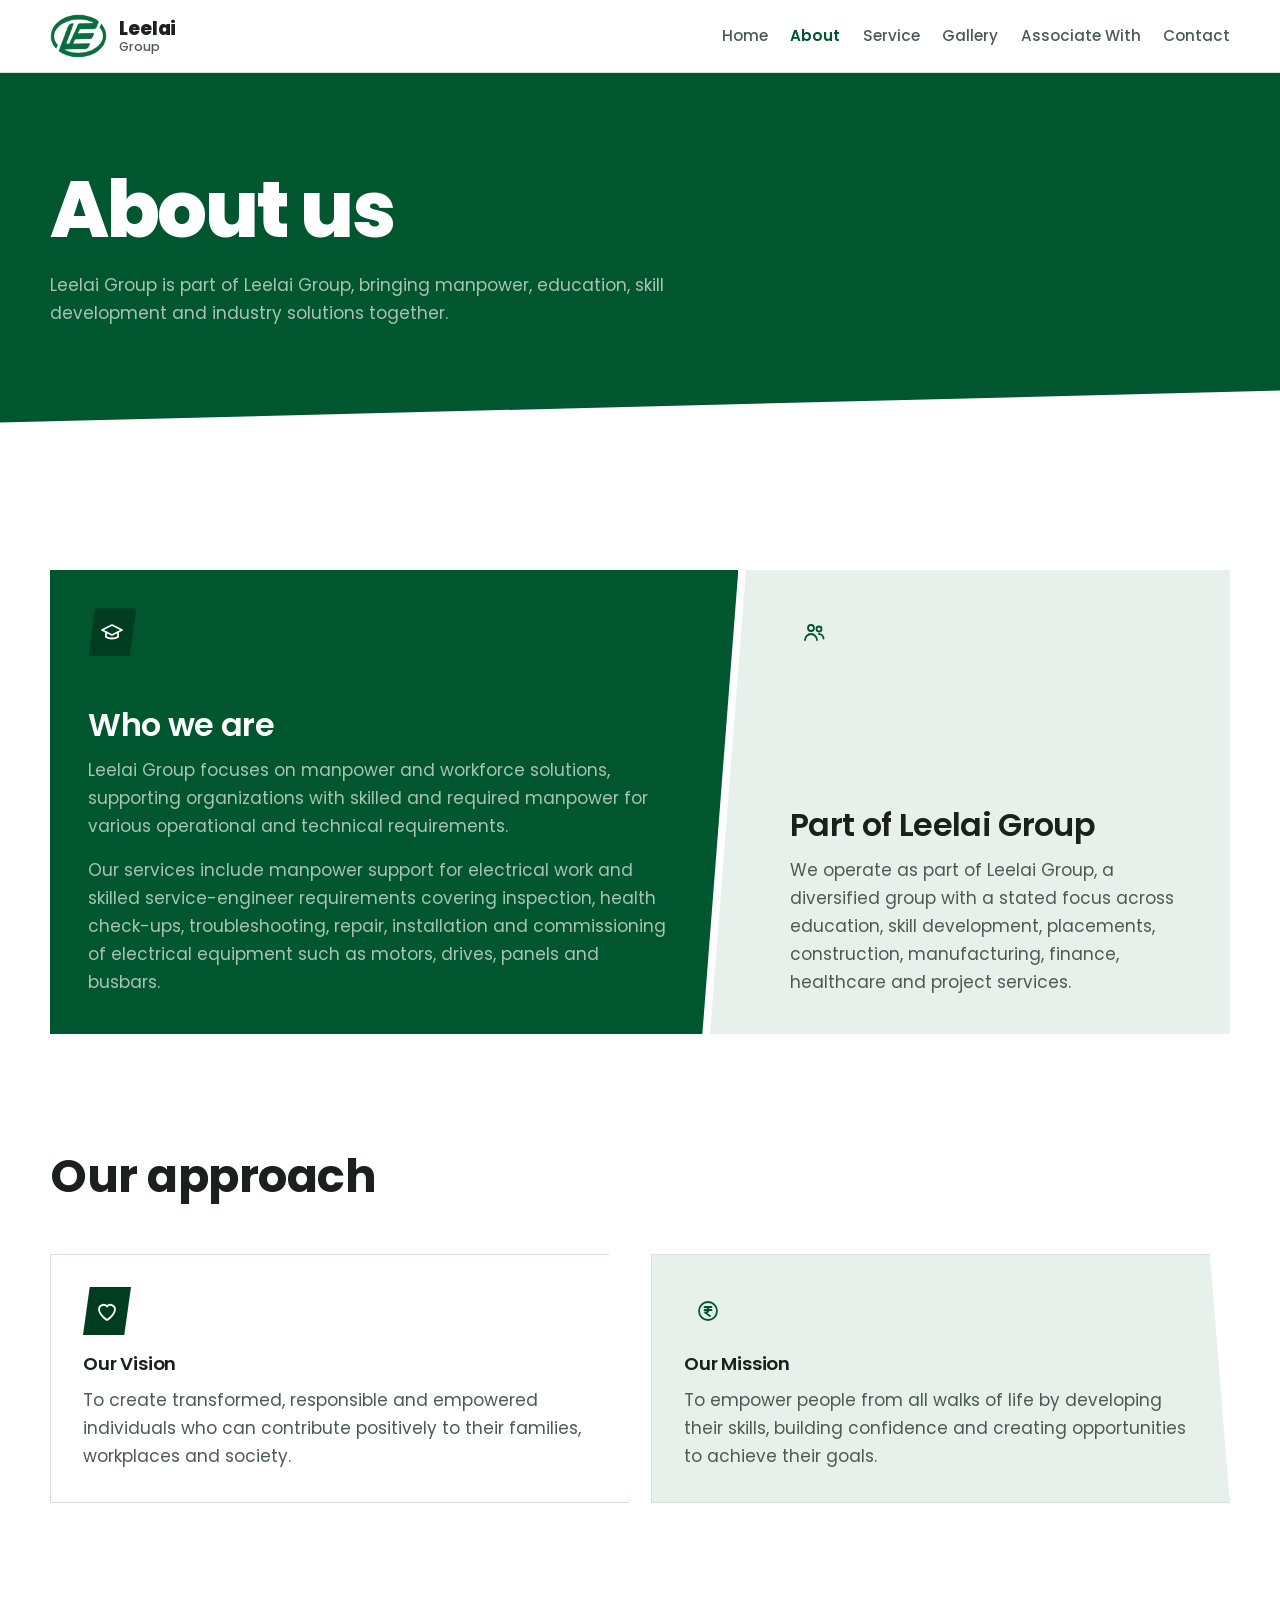
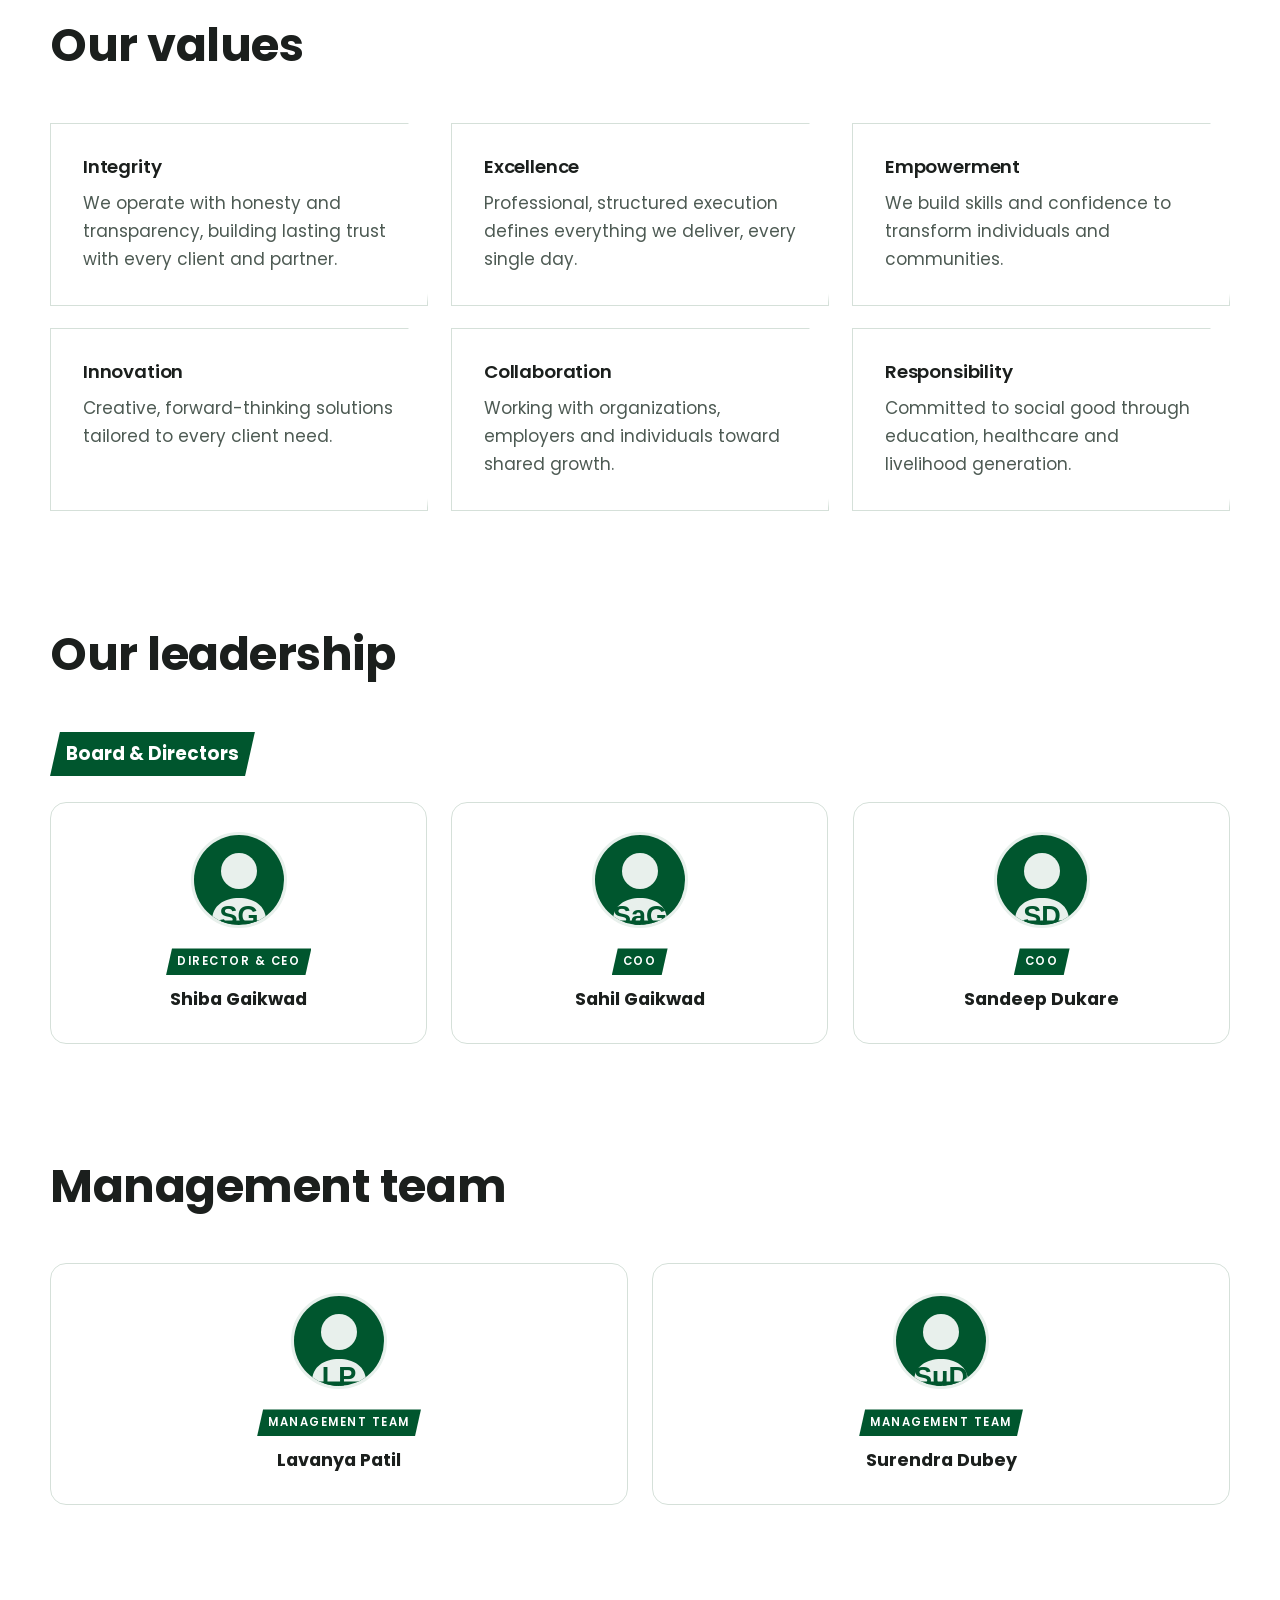
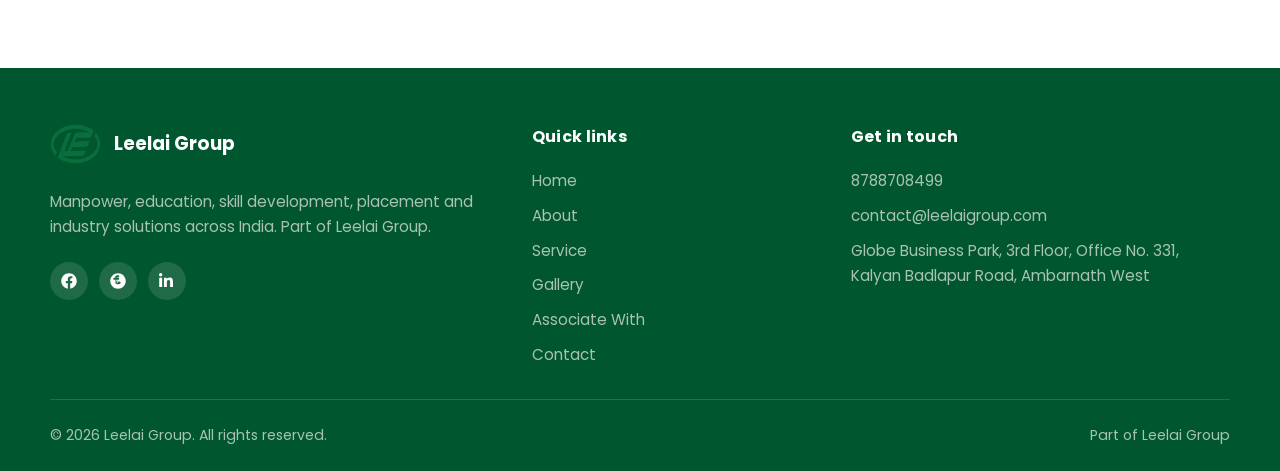
==== commit 5c6011a4: "Remove dark/light theme toggle and dark mode styles" ====
--- a/about.html
+++ b/about.html
@@ -25,9 +25,8 @@
 <link rel="preconnect" href="https://fonts.googleapis.com">
 <link rel="preconnect" href="https://fonts.gstatic.com" crossorigin>
 <link href="https://fonts.googleapis.com/css2?family=Poppins:wght@400;500;600;700;800&display=swap" rel="stylesheet">
-<script>
-(function(){try{var t=localStorage.getItem("theme");if(t){document.documentElement.setAttribute("data-theme",t);}}catch(e){}document.documentElement.classList.add("js");})();
-</script>
+<script>document.documentElement.classList.add('js');</script>
+
 <link rel="stylesheet" href="css/style.css">
 </head>
 <body>
@@ -38,8 +37,8 @@
       <img src="assets/images/logo-transparent.png" alt="Leelai logo">
       <span class="brand-name">Leelai<small>Group</small></span>
     </a>
-    <div class="nav-right">
-      <nav class="nav-links" id="navLinks" aria-label="Main">
+    <button class="menu-btn" id="menuBtn" aria-expanded="false" aria-controls="navLinks">Menu</button>
+    <nav class="nav-links" id="navLinks" aria-label="Main">
       <a href="index.html">Home</a>
       <a href="about.html" class="active">About</a>
       <a href="service.html">Service</a>
@@ -47,12 +46,6 @@
       <a href="associate.html">Associate With</a>
       <a href="contact.html">Contact</a>
     </nav>
-      <button class="theme-toggle" id="themeToggle" type="button" aria-label="Toggle dark mode" aria-pressed="false">
-        <svg class="t-sun" viewBox="0 0 24 24" aria-hidden="true"><circle cx="12" cy="12" r="4"/><path d="M12 2v2M12 20v2M2 12h2M20 12h2M4.9 4.9l1.4 1.4M17.7 17.7l1.4 1.4M19.1 4.9l-1.4 1.4M6.3 17.7l-1.4 1.4"/></svg>
-        <svg class="t-moon" viewBox="0 0 24 24" aria-hidden="true"><path d="M21 12.8A9 9 0 1 1 11.2 3a7 7 0 0 0 9.8 9.8z"/></svg>
-      </button>
-      <button class="menu-btn" id="menuBtn" aria-expanded="false" aria-controls="navLinks">Menu</button>
-    </div>
   </div>
 </header>
 
--- a/css/style.css
+++ b/css/style.css
@@ -13,50 +13,14 @@
   --ring:#00562E;
   --amber:#C8103C;
   --amber-ink:#FFFFFF;
+  --amber-strong:#A50D31;
+  --on-brand:#FFFFFF;
   --violet:#46287F;
   --lilac:#C3B1E1;
   --show-color:block;
   --show-white:none;
   --display:"Poppins",system-ui,-apple-system,"Segoe UI",Arial,sans-serif;
   --text:"Poppins",system-ui,-apple-system,"Segoe UI",Arial,sans-serif;
-}
-@media (prefers-color-scheme: dark){
-  :root:not([data-theme="light"]){
-    --bg:#08130E;
-    --surface:#0E2118;
-    --tint:#132A1E;
-    --ink:#E9F2EC;
-    --muted:#A9C2B5;
-    --line:#21402F;
-    --brand:#5CC492;
-    --band:#003D20;
-    --band-2:#012A16;
-    --ring:#3FBF8A;
-    --amber:#FF5478;
-    --amber-ink:#FFFFFF;
-    --violet:#B9A6E8;
-    --lilac:#C3B1E1;
-    --show-color:none;
-    --show-white:block;
-  }
-}
-:root[data-theme="dark"]{
-  --bg:#08130E;
-  --surface:#0E2118;
-  --tint:#132A1E;
-  --ink:#E9F2EC;
-  --muted:#A9C2B5;
-  --line:#21402F;
-  --brand:#5CC492;
-  --band:#003D20;
-  --band-2:#012A16;
-  --ring:#3FBF8A;
-  --amber:#FF5478;
-  --amber-ink:#FFFFFF;
-  --violet:#B9A6E8;
-  --lilac:#C3B1E1;
-  --show-color:none;
-  --show-white:block;
 }
 
 *,*::before,*::after{box-sizing:border-box}
@@ -79,10 +43,10 @@
 /* Buttons */
 .btn{display:inline-block;font-family:var(--text);font-weight:600;font-size:1rem;text-decoration:none;padding:.9rem 1.6rem;border:2px solid transparent;clip-path:polygon(8px 0,100% 0,calc(100% - 8px) 100%,0 100%);transition:background-color .18s,color .18s;cursor:pointer}
 .btn-amber{background:var(--amber);color:var(--amber-ink)}
-.btn-amber:hover{background:#A50D31}
+.btn-amber:hover{background:var(--amber-strong)}
 .btn-line{background:transparent;color:var(--on-band);border-color:var(--on-band-muted);clip-path:none}
 .btn-line:hover{background:rgba(255,255,255,.1)}
-.btn-solid{background:var(--brand);color:var(--on-band)}
+.btn-solid{background:var(--brand);color:var(--on-brand)}
 .btn-solid:hover{background:var(--band-2);color:var(--on-band)}
 
 /* Nav */
@@ -99,17 +63,6 @@
 .nav-links .btn{color:var(--on-band);background:var(--band);padding:.6rem 1.2rem;font-size:.95rem}
 .nav-links .btn:hover{background:var(--band-2);color:var(--on-band)}
 .menu-btn{display:none;background:none;border:2px solid var(--line);color:var(--ink);font:inherit;font-weight:600;padding:.45rem .9rem;cursor:pointer}
-.nav-right{display:flex;align-items:center;gap:1.4rem}
-.theme-toggle{display:grid;place-items:center;width:40px;height:40px;flex:none;border:2px solid var(--line);border-radius:50%;background:var(--surface);color:var(--ink);cursor:pointer;transition:border-color .2s,color .2s,background .2s}
-.theme-toggle:hover{border-color:var(--brand);color:var(--brand)}
-.theme-toggle svg{width:20px;height:20px;fill:none;stroke:currentColor;stroke-width:1.8;stroke-linecap:round;stroke-linejoin:round}
-.theme-toggle .t-moon{display:none}
-:root[data-theme="dark"] .theme-toggle .t-sun{display:none}
-:root[data-theme="dark"] .theme-toggle .t-moon{display:block}
-@media (prefers-color-scheme: dark){
-  :root:not([data-theme="light"]) .theme-toggle .t-sun{display:none}
-  :root:not([data-theme="light"]) .theme-toggle .t-moon{display:block}
-}
 
 /* Page banner */
 .page-banner{background:var(--band);color:var(--on-band);padding:clamp(3.5rem,8vw,6rem) 0;clip-path:polygon(0 0,100% 0,100% calc(100% - 32px),0 100%);margin-bottom:2rem}
@@ -145,7 +98,7 @@
 .team-card:hover{transform:translateY(-5px);box-shadow:0 16px 40px rgba(0,61,32,.10)}
 .team-avatar{width:96px;height:96px;border-radius:50%;margin:0 auto 1.1rem;overflow:hidden;border:3px solid var(--tint);display:grid;place-items:center;background:var(--tint);color:var(--brand);font-family:var(--display);font-weight:800;font-size:1.9rem}
 .team-avatar img{width:100%;height:100%;object-fit:cover}
-.team-card .team-role{display:inline-block;font-size:.72rem;font-weight:600;text-transform:uppercase;letter-spacing:1.5px;color:var(--on-band);background:var(--brand);padding:.25rem .7rem;clip-path:polygon(6px 0,100% 0,calc(100% - 6px) 100%,0 100%);margin-bottom:.6rem}
+.team-card .team-role{display:inline-block;font-size:.72rem;font-weight:600;text-transform:uppercase;letter-spacing:1.5px;color:var(--on-brand);background:var(--brand);padding:.25rem .7rem;clip-path:polygon(6px 0,100% 0,calc(100% - 6px) 100%,0 100%);margin-bottom:.6rem}
 .team-card h4{font-family:var(--display);font-size:1.15rem;margin-bottom:.15rem}
 .team-card .team-name{font-family:var(--display);font-weight:700;font-size:1.1rem;color:var(--ink)}
 
@@ -180,8 +133,8 @@
 .form-card-head h3{margin:0}
 .form-card-head p{color:var(--muted);font-size:.9rem;margin-top:.15rem}
 .btn-block{width:100%}
-.btn-grad{background:linear-gradient(135deg,var(--brand),var(--band-2));color:var(--on-band)}
-.btn-grad:hover{background:linear-gradient(135deg,var(--band-2),var(--brand));color:var(--on-band)}
+.btn-grad{background:linear-gradient(135deg,var(--band),var(--band-2));color:var(--on-band)}
+.btn-grad:hover{background:linear-gradient(135deg,var(--band-2),var(--band));color:var(--on-band)}
 
 /* Contact info */
 .contact-line{margin-bottom:.9rem}
@@ -204,7 +157,7 @@
 .contact-actions{display:flex;flex-wrap:wrap;gap:.9rem;margin-top:1.8rem}
 .contact-social{display:flex;gap:.8rem;margin-top:1.6rem}
 .contact-social a{width:42px;height:42px;display:grid;place-items:center;border-radius:50%;background:var(--tint);color:var(--brand);transition:all .25s var(--ease, ease)}
-.contact-social a:hover{background:var(--brand);color:var(--on-band);transform:translateY(-3px)}
+.contact-social a:hover{background:var(--brand);color:var(--on-brand);transform:translateY(-3px)}
 .contact-social svg{width:18px;height:18px;fill:currentColor}
 .contact-hours{background:var(--band);color:var(--on-band);border-radius:18px;padding:2rem;position:sticky;top:100px}
 .contact-hours .c-icon{background:rgba(255,255,255,.12);color:var(--on-band);margin-bottom:1.2rem}
